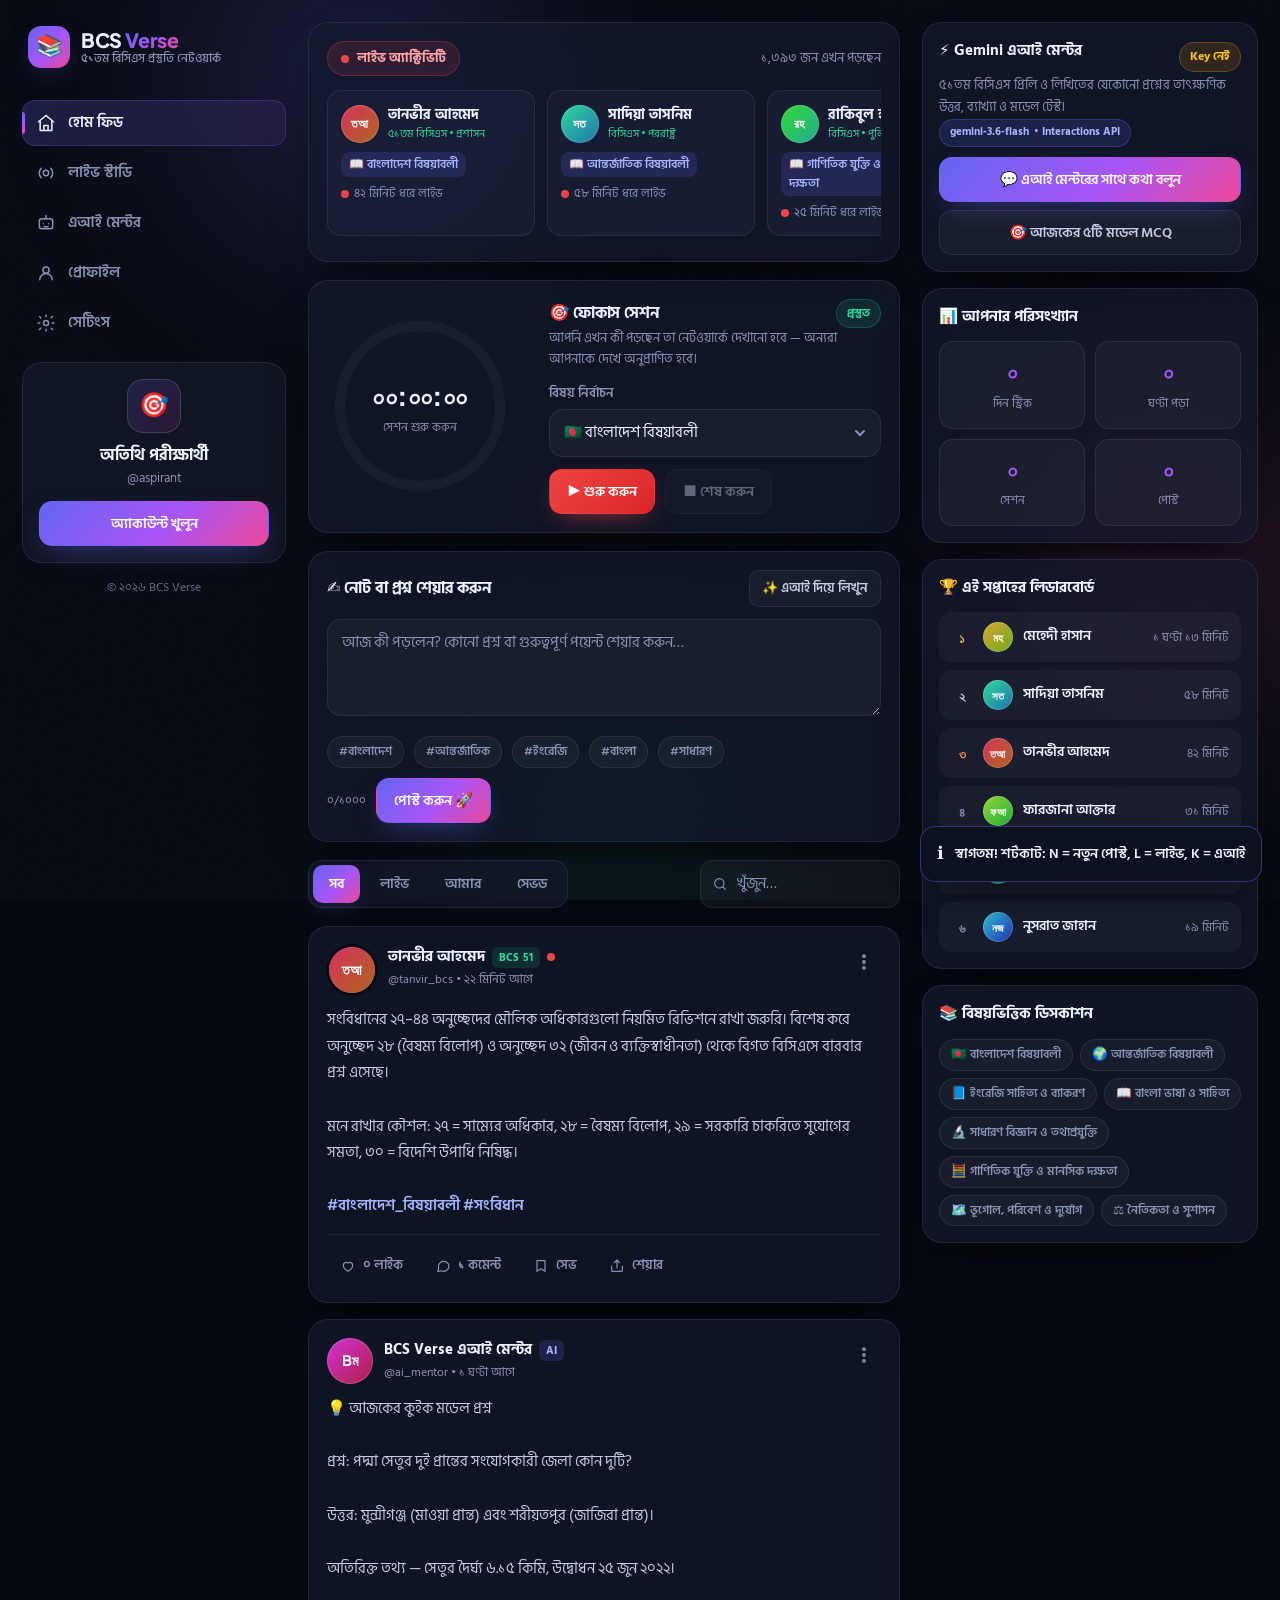
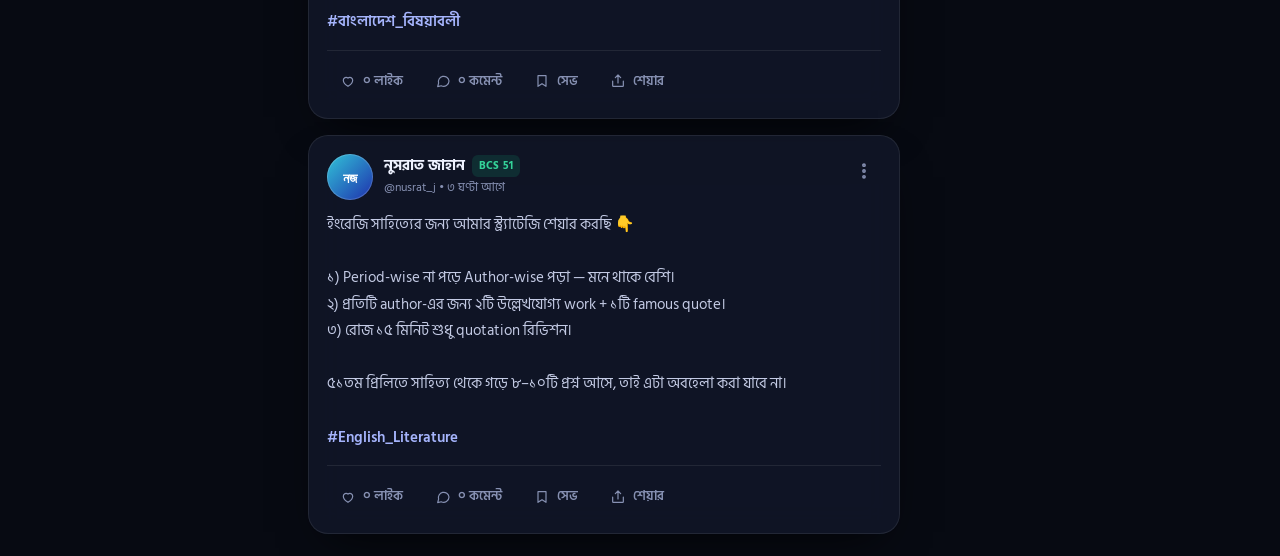
==== index.html @ e60cd450 "Add files via upload" ====
<!DOCTYPE html>
<html lang="bn" data-theme="dark">
<head>
<meta charset="UTF-8" />
<meta name="viewport" content="width=device-width, initial-scale=1, viewport-fit=cover" />
<meta name="theme-color" content="#070a12" />
<meta name="description" content="BCS Verse — ৫১তম বিসিএস প্রস্তুতির লাইভ সোশ্যাল স্টাডি নেটওয়ার্ক। লাইভ স্টাডি সেশন, এআই মেন্টর, নোট শেয়ারিং।" />
<title>BCS Verse — বিসিএস লাইভ স্টাডি নেটওয়ার্ক</title>

<link rel="preconnect" href="https://fonts.googleapis.com">
<link rel="preconnect" href="https://fonts.gstatic.com" crossorigin>
<link href="https://fonts.googleapis.com/css2?family=Hind+Siliguri:wght@400;500;600;700&family=Plus+Jakarta+Sans:wght@400;500;600;700;800&display=swap" rel="stylesheet">
<link rel="stylesheet" href="css/style.css">
<link rel="icon" href="data:image/svg+xml,<svg xmlns='http://www.w3.org/2000/svg' viewBox='0 0 100 100'><text y='.9em' font-size='90'>📚</text></svg>">
</head>
<body>

<!-- ambient background -->
<div class="aurora" aria-hidden="true">
  <span class="blob b1"></span>
  <span class="blob b2"></span>
  <span class="blob b3"></span>
</div>
<div class="grain" aria-hidden="true"></div>

<!-- ================= TOPBAR (mobile) ================= -->
<header class="topbar">
  <div class="brand">
    <span class="brand-mark">📚</span>
    <span class="brand-text"><strong>BCS <em>Verse</em></strong></span>
  </div>
  <div class="topbar-actions">
    <button class="icon-btn" data-action="toggle-theme" title="থিম পরিবর্তন" aria-label="থিম পরিবর্তন">
      <svg viewBox="0 0 24 24" class="ic"><path d="M12 3v2m0 14v2M5.6 5.6l1.4 1.4m10 10 1.4 1.4M3 12h2m14 0h2M5.6 18.4l1.4-1.4m10-10 1.4-1.4"/><circle cx="12" cy="12" r="4"/></svg>
    </button>
    <button class="icon-btn" data-action="open-settings" title="সেটিংস" aria-label="সেটিংস">
      <svg viewBox="0 0 24 24" class="ic"><circle cx="12" cy="12" r="3"/><path d="M19.4 15a1.7 1.7 0 0 0 .3 1.9l.1.1a2 2 0 1 1-2.8 2.8l-.1-.1a1.7 1.7 0 0 0-2.9 1.2V21a2 2 0 1 1-4 0v-.1A1.7 1.7 0 0 0 7 19.4a1.7 1.7 0 0 0-1.9.3l-.1.1a2 2 0 1 1-2.8-2.8l.1-.1a1.7 1.7 0 0 0-1.2-2.9H1a2 2 0 1 1 0-4h.1A1.7 1.7 0 0 0 2.6 7a1.7 1.7 0 0 0-.3-1.9l-.1-.1a2 2 0 1 1 2.8-2.8l.1.1A1.7 1.7 0 0 0 7 2.6h.1A1.7 1.7 0 0 0 8.3 1V1a2 2 0 1 1 4 0v.1A1.7 1.7 0 0 0 15 2.6a1.7 1.7 0 0 0 1.9-.3l.1-.1a2 2 0 1 1 2.8 2.8l-.1.1a1.7 1.7 0 0 0 1.2 2.9h.1a2 2 0 1 1 0 4h-.1a1.7 1.7 0 0 0-1.5 1z" transform="translate(1.5 1.5) scale(0.88)"/></svg>
    </button>
  </div>
</header>

<!-- ================= SHELL ================= -->
<div class="shell">

  <!-- ---------- SIDEBAR ---------- -->
  <aside class="sidebar">
    <div class="brand brand-lg">
      <span class="brand-mark">📚</span>
      <span class="brand-text">
        <strong>BCS <em>Verse</em></strong>
        <small>৫১তম বিসিএস প্রস্তুতি নেটওয়ার্ক</small>
      </span>
    </div>

    <nav class="nav">
      <button class="nav-item is-active" data-action="go-home">
        <svg class="ic" viewBox="0 0 24 24"><path d="M3 10.5 12 3l9 7.5"/><path d="M5 9.8V21h14V9.8"/><path d="M9.5 21v-6h5v6"/></svg>
        <span>হোম ফিড</span>
      </button>
      <button class="nav-item" data-action="open-live">
        <svg class="ic" viewBox="0 0 24 24"><circle cx="12" cy="12" r="3.2"/><path d="M6.3 6.3a8 8 0 0 0 0 11.4M17.7 6.3a8 8 0 0 1 0 11.4"/></svg>
        <span>লাইভ স্টাডি</span>
        <span class="nav-dot" id="navLiveDot"></span>
      </button>
      <button class="nav-item" data-action="open-ai">
        <svg class="ic" viewBox="0 0 24 24"><rect x="4" y="7" width="16" height="12" rx="3"/><path d="M12 3v4M9 13h.01M15 13h.01M9.5 16.5h5"/></svg>
        <span>এআই মেন্টর</span>
      </button>
      <button class="nav-item" data-action="open-profile">
        <svg class="ic" viewBox="0 0 24 24"><circle cx="12" cy="8.5" r="3.7"/><path d="M4.5 20a7.5 7.5 0 0 1 15 0"/></svg>
        <span>প্রোফাইল</span>
      </button>
      <button class="nav-item" data-action="open-settings">
        <svg class="ic" viewBox="0 0 24 24"><circle cx="12" cy="12" r="3"/><path d="M12 2.5v2M12 19.5v2M4.2 4.2l1.5 1.5M18.3 18.3l1.5 1.5M2.5 12h2M19.5 12h2M4.2 19.8l1.5-1.5M18.3 5.7l1.5-1.5"/></svg>
        <span>সেটিংস</span>
      </button>
    </nav>

    <div class="side-card">
      <div class="side-avatar" id="sideAvatar">🎯</div>
      <div class="side-name" id="sideName">অতিথি পরীক্ষার্থী</div>
      <div class="side-handle" id="sideHandle">@aspirant</div>
      <button class="btn btn-grad btn-block" id="sideAuthBtn" data-action="auth">অ্যাকাউন্ট খুলুন</button>
    </div>

    <div class="side-foot">© <span id="year"></span> BCS Verse</div>
  </aside>

  <!-- ---------- MAIN ---------- -->
  <main class="main">

    <!-- LIVE STRIP -->
    <section class="card live-strip">
      <div class="row between">
        <div class="live-pill"><span class="pulse-dot"></span> লাইভ অ্যাক্টিভিটি</div>
        <div class="live-count" id="liveCount">— জন এখন পড়ছেন</div>
      </div>
      <div class="carousel" id="liveStrip"></div>
    </section>

    <!-- FOCUS TIMER -->
    <section class="card focus" id="focusCard">
      <div class="focus-grid">
        <div class="ring-wrap">
          <svg class="ring" viewBox="0 0 200 200">
            <defs>
              <linearGradient id="ringGrad" x1="0" y1="0" x2="1" y2="1">
                <stop offset="0%" stop-color="#6366f1"/>
                <stop offset="55%" stop-color="#a855f7"/>
                <stop offset="100%" stop-color="#ec4899"/>
              </linearGradient>
            </defs>
            <circle class="ring-track" cx="100" cy="100" r="86"/>
            <circle class="ring-progress" id="ringProgress" cx="100" cy="100" r="86"/>
          </svg>
          <div class="ring-label">
            <div class="ring-time" id="focusDisplay">00:00:00</div>
            <div class="ring-sub" id="focusSub">সেশন শুরু করুন</div>
          </div>
        </div>

        <div class="focus-body">
          <div class="row between wrap">
            <h2 class="sec-title">🎯 ফোকাস সেশন</h2>
            <span class="chip chip-green" id="focusStatus">প্রস্তুত</span>
          </div>
          <p class="muted sm">আপনি এখন কী পড়ছেন তা নেটওয়ার্কে দেখানো হবে — অন্যরা আপনাকে দেখে অনুপ্রাণিত হবে।</p>

          <label class="lbl">বিষয় নির্বাচন</label>
          <select id="focusSubject" class="input"></select>

          <div class="row gap wrap" style="margin-top:12px">
            <button class="btn btn-live" id="focusBtn" data-action="focus-toggle">▶ শুরু করুন</button>
            <button class="btn btn-ghost" id="endBtn" data-action="focus-end" disabled>■ শেষ করুন</button>
            <span class="muted sm" id="focusMeta"></span>
          </div>
        </div>
      </div>
    </section>

    <!-- COMPOSER -->
    <section class="card composer">
      <div class="row between">
        <h2 class="sec-title">✍️ নোট বা প্রশ্ন শেয়ার করুন</h2>
        <button class="btn btn-ghost sm" data-action="open-ai">✨ এআই দিয়ে লিখুন</button>
      </div>
      <textarea id="postText" class="input textarea" rows="3" placeholder="আজ কী পড়লেন? কোনো প্রশ্ন বা গুরুত্বপূর্ণ পয়েন্ট শেয়ার করুন…"></textarea>
      <div class="row between wrap gap">
        <div class="row gap wrap" id="quickTags"></div>
        <div class="row gap">
          <span class="counter" id="postCounter">০/১০০০</span>
          <button class="btn btn-grad" data-action="post">পোস্ট করুন 🚀</button>
        </div>
      </div>
    </section>

    <!-- FEED -->
    <section class="feed-head">
      <div class="tabs" id="feedTabs">
        <button class="tab is-active" data-filter="all">সব</button>
        <button class="tab" data-filter="live">লাইভ</button>
        <button class="tab" data-filter="mine">আমার</button>
        <button class="tab" data-filter="saved">সেভড</button>
      </div>
      <div class="search-wrap">
        <svg class="ic sm" viewBox="0 0 24 24"><circle cx="11" cy="11" r="7"/><path d="m20 20-3.5-3.5"/></svg>
        <input id="feedSearch" class="input search" type="search" placeholder="খুঁজুন…" />
      </div>
    </section>

    <div id="feed" class="feed"></div>
  </main>

  <!-- ---------- RIGHT RAIL ---------- -->
  <aside class="rail">

    <section class="card widget">
      <div class="row between">
        <h3 class="w-title">⚡ Gemini এআই মেন্টর</h3>
        <span class="chip chip-green" id="aiStatusChip">যাচাই হচ্ছে…</span>
      </div>
      <p class="muted sm">৫১তম বিসিএস প্রিলি ও লিখিতের যেকোনো প্রশ্নের তাৎক্ষণিক উত্তর, ব্যাখ্যা ও মডেল টেস্ট।</p>
      <div class="chip chip-indigo" style="margin-bottom:10px;font-size:.7rem">
        <span id="modelBadge">gemini-3.6-flash</span> • Interactions API
      </div>
      <button class="btn btn-grad btn-block" data-action="open-ai">💬 এআই মেন্টরের সাথে কথা বলুন</button>
      <button class="btn btn-ghost btn-block" style="margin-top:8px" data-action="ai-mcq">🎯 আজকের ৫টি মডেল MCQ</button>
    </section>

    <section class="card widget">
      <h3 class="w-title">📊 আপনার পরিসংখ্যান</h3>
      <div class="stat-grid">
        <div class="stat"><b id="statStreak">০</b><span>দিন স্ট্রিক</span></div>
        <div class="stat"><b id="statHours">০</b><span>ঘণ্টা পড়া</span></div>
        <div class="stat"><b id="statSessions">০</b><span>সেশন</span></div>
        <div class="stat"><b id="statPosts">০</b><span>পোস্ট</span></div>
      </div>
    </section>

    <section class="card widget">
      <h3 class="w-title">🏆 এই সপ্তাহের লিডারবোর্ড</h3>
      <div id="leaderboard" class="leaderboard"></div>
    </section>

    <section class="card widget">
      <h3 class="w-title">📚 বিষয়ভিত্তিক ডিসকাশন</h3>
      <div id="topicList" class="topics"></div>
    </section>

  </aside>
</div>

<!-- ================= MOBILE TABBAR ================= -->
<nav class="tabbar">
  <button class="tab-item is-active" data-action="go-home">
    <svg class="ic" viewBox="0 0 24 24"><path d="M3 10.5 12 3l9 7.5"/><path d="M5 9.8V21h14V9.8"/></svg><span>হোম</span>
  </button>
  <button class="tab-item" data-action="open-live">
    <svg class="ic" viewBox="0 0 24 24"><circle cx="12" cy="12" r="3.2"/><path d="M6.3 6.3a8 8 0 0 0 0 11.4M17.7 6.3a8 8 0 0 1 0 11.4"/></svg><span>লাইভ</span>
  </button>
  <button class="tab-item tab-fab" data-action="post">
    <svg class="ic" viewBox="0 0 24 24"><path d="M12 5v14M5 12h14"/></svg>
  </button>
  <button class="tab-item" data-action="open-ai">
    <svg class="ic" viewBox="0 0 24 24"><rect x="4" y="7" width="16" height="12" rx="3"/><path d="M12 3v4M9 13h.01M15 13h.01M9.5 16.5h5"/></svg><span>এআই</span>
  </button>
  <button class="tab-item" data-action="open-profile">
    <svg class="ic" viewBox="0 0 24 24"><circle cx="12" cy="8.5" r="3.7"/><path d="M4.5 20a7.5 7.5 0 0 1 15 0"/></svg><span>প্রোফাইল</span>
  </button>
</nav>

<!-- ================= MODAL + TOAST ROOTS ================= -->
<div class="modal-root" id="modalRoot" aria-hidden="true"></div>
<div class="toasts" id="toasts" role="status" aria-live="polite"></div>

<script src="js/config.js"></script>
<script src="js/store.js"></script>
<script src="js/ai.js"></script>
<script src="js/ui.js"></script>
<script src="js/app.js"></script>
</body>
</html>
---- css/style.css ----
/* ============================================================
   BCS Verse — Core Stylesheet
   Design system: deep-space glass, indigo→violet→pink accent
   ============================================================ */

/* ---------- Tokens ---------- */
:root{
  --bg:#070a12;
  --bg-elev:#0c1120;
  --surface:rgba(20,26,44,.72);
  --surface-2:rgba(28,35,58,.62);
  --surface-3:rgba(255,255,255,.04);
  --border:rgba(255,255,255,.08);
  --border-2:rgba(255,255,255,.14);
  --text:#eef2ff;
  --text-2:#c3cae4;
  --muted:#8791b3;
  --brand:#6366f1;
  --brand-2:#a855f7;
  --pink:#ec4899;
  --green:#10b981;
  --red:#ef4444;
  --amber:#f59e0b;
  --grad:linear-gradient(135deg,#6366f1 0%,#a855f7 55%,#ec4899 100%);
  --grad-soft:linear-gradient(135deg,rgba(99,102,241,.18),rgba(168,85,247,.14),rgba(236,72,153,.12));
  --r-lg:20px;
  --r-md:14px;
  --r-sm:10px;
  --sh:0 20px 45px -22px rgba(0,0,0,.9);
  --sh-glow:0 10px 30px -12px rgba(99,102,241,.6);
  --ease:cubic-bezier(.22,.8,.28,1);
}

[data-theme="light"]{
  --bg:#f4f6fc;
  --bg-elev:#ffffff;
  --surface:rgba(255,255,255,.86);
  --surface-2:rgba(255,255,255,.72);
  --surface-3:rgba(15,23,42,.04);
  --border:rgba(15,23,42,.09);
  --border-2:rgba(15,23,42,.16);
  --text:#0d1424;
  --text-2:#2b3550;
  --muted:#66708c;
  --sh:0 16px 40px -24px rgba(15,23,42,.35);
  --sh-glow:0 10px 26px -14px rgba(99,102,241,.5);
}

/* ---------- Reset ---------- */
*,*::before,*::after{box-sizing:border-box}
*{margin:0;padding:0}
html{-webkit-text-size-adjust:100%;scroll-behavior:smooth}
body{
  font-family:'Hind Siliguri','Plus Jakarta Sans',system-ui,-apple-system,sans-serif;
  background:var(--bg);
  color:var(--text);
  min-height:100vh;
  overflow-x:hidden;
  line-height:1.6;
  -webkit-font-smoothing:antialiased;
  transition:background .35s var(--ease),color .35s var(--ease);
}
button,input,select,textarea{font:inherit;color:inherit}
button{background:none;border:0;cursor:pointer}
a{color:inherit;text-decoration:none}
svg.ic{width:20px;height:20px;fill:none;stroke:currentColor;stroke-width:1.8;stroke-linecap:round;stroke-linejoin:round;flex:none}
svg.ic.sm{width:16px;height:16px}
img{max-width:100%;display:block}

::-webkit-scrollbar{width:10px;height:10px}
::-webkit-scrollbar-track{background:transparent}
::-webkit-scrollbar-thumb{background:rgba(140,150,190,.25);border-radius:99px;border:3px solid transparent;background-clip:content-box}
::-webkit-scrollbar-thumb:hover{background:rgba(140,150,190,.45);background-clip:content-box}

::selection{background:rgba(168,85,247,.35)}

/* ---------- Ambient background ---------- */
.aurora{position:fixed;inset:0;overflow:hidden;z-index:0;pointer-events:none}
.blob{position:absolute;border-radius:50%;filter:blur(90px);opacity:.5;will-change:transform}
.b1{width:520px;height:520px;background:radial-gradient(circle,rgba(99,102,241,.55),transparent 68%);top:-180px;left:8%;animation:float1 22s ease-in-out infinite}
.b2{width:460px;height:460px;background:radial-gradient(circle,rgba(236,72,153,.42),transparent 68%);top:38%;right:-120px;animation:float2 26s ease-in-out infinite}
.b3{width:420px;height:420px;background:radial-gradient(circle,rgba(16,185,129,.30),transparent 68%);bottom:-150px;left:32%;animation:float3 30s ease-in-out infinite}
[data-theme="light"] .blob{opacity:.35}
@keyframes float1{0%,100%{transform:translate(0,0) scale(1)}50%{transform:translate(70px,60px) scale(1.12)}}
@keyframes float2{0%,100%{transform:translate(0,0) scale(1)}50%{transform:translate(-80px,50px) scale(1.08)}}
@keyframes float3{0%,100%{transform:translate(0,0) scale(1)}50%{transform:translate(50px,-70px) scale(1.15)}}

.grain{
  position:fixed;inset:0;z-index:0;pointer-events:none;opacity:.035;
  background-image:url("data:image/svg+xml,%3Csvg xmlns='http://www.w3.org/2000/svg' width='140' height='140'%3E%3Cfilter id='n'%3E%3CfeTurbulence type='fractalNoise' baseFrequency='.85' numOctaves='3'/%3E%3C/filter%3E%3Crect width='100%25' height='100%25' filter='url(%23n)'/%3E%3C/svg%3E");
}

/* ---------- Layout ---------- */
.shell{
  position:relative;z-index:1;
  max-width:1360px;margin:0 auto;
  display:grid;grid-template-columns:264px minmax(0,1fr) 336px;
  gap:22px;padding:22px;
  align-items:start;
}
.sidebar{position:sticky;top:22px;display:flex;flex-direction:column;gap:16px}
.main{display:flex;flex-direction:column;gap:18px;min-width:0}
.rail{position:sticky;top:22px;display:flex;flex-direction:column;gap:16px}

@media (max-width:1180px){
  .shell{grid-template-columns:236px minmax(0,1fr)}
  .rail{display:none}
}
@media (max-width:900px){
  .shell{grid-template-columns:1fr;padding:14px;padding-bottom:104px;gap:14px}
  .sidebar{display:none}
  .main{max-width:100%}
}

/* ---------- Topbar ---------- */
.topbar{
  display:none;position:sticky;top:0;z-index:60;
  align-items:center;justify-content:space-between;
  padding:12px 16px;
  background:color-mix(in srgb,var(--bg) 78%,transparent);
  backdrop-filter:blur(16px) saturate(160%);
  -webkit-backdrop-filter:blur(16px) saturate(160%);
  border-bottom:1px solid var(--border);
}
@media (max-width:900px){.topbar{display:flex}}
.topbar-actions{display:flex;gap:8px}
.icon-btn{
  width:40px;height:40px;display:grid;place-items:center;
  border-radius:12px;color:var(--text-2);
  background:var(--surface-3);border:1px solid var(--border);
  transition:.2s var(--ease);
}
.icon-btn:hover{color:var(--text);background:var(--surface-2);transform:translateY(-1px)}

/* ---------- Brand ---------- */
.brand{display:flex;align-items:center;gap:11px;padding:4px 6px 10px;cursor:pointer}
.brand-mark{
  width:42px;height:42px;flex:none;display:grid;place-items:center;
  font-size:1.35rem;border-radius:13px;
  background:var(--grad);box-shadow:var(--sh-glow);
}
.brand-text{display:flex;flex-direction:column;line-height:1.2}
.brand-text strong{font-family:'Plus Jakarta Sans',sans-serif;font-size:1.24rem;font-weight:800;letter-spacing:-.02em}
.brand-text em{font-style:normal;background:var(--grad);-webkit-background-clip:text;background-clip:text;-webkit-text-fill-color:transparent}
.brand-text small{font-size:.72rem;color:var(--muted);font-weight:500}
.brand-lg{margin-bottom:6px}

/* ---------- Nav ---------- */
.nav{display:flex;flex-direction:column;gap:4px}
.nav-item{
  position:relative;display:flex;align-items:center;gap:12px;
  padding:11px 14px;border-radius:13px;
  color:var(--muted);font-weight:600;font-size:.94rem;
  transition:.22s var(--ease);text-align:left;
}
.nav-item:hover{background:var(--surface-3);color:var(--text);transform:translateX(2px)}
.nav-item.is-active{
  color:var(--text);
  background:linear-gradient(90deg,rgba(99,102,241,.22),rgba(168,85,247,.10));
  box-shadow:inset 0 0 0 1px rgba(99,102,241,.28);
}
.nav-item.is-active::before{
  content:"";position:absolute;left:0;top:50%;transform:translateY(-50%);
  width:3px;height:22px;border-radius:0 4px 4px 0;background:var(--grad);
}
.nav-dot{
  margin-left:auto;width:8px;height:8px;border-radius:50%;
  background:var(--red);box-shadow:0 0 0 0 rgba(239,68,68,.6);
  opacity:0;transition:.25s;animation:pulse 2s infinite;
}
.nav-dot.on{opacity:1}

/* ---------- Side card ---------- */
.side-card{
  margin-top:auto;padding:16px;text-align:center;
  border-radius:var(--r-lg);border:1px solid var(--border);
  background:var(--surface);backdrop-filter:blur(14px);
  -webkit-backdrop-filter:blur(14px);
}
.side-avatar{
  width:54px;height:54px;margin:0 auto 10px;border-radius:16px;
  display:grid;place-items:center;font-size:1.5rem;color:#fff;font-weight:700;
  background:var(--grad-soft);border:1px solid var(--border-2);
}
.side-name{font-weight:700;font-size:.98rem}
.side-handle{font-size:.8rem;color:var(--muted);margin-bottom:12px}
.side-foot{font-size:.72rem;color:var(--muted);text-align:center;opacity:.7}

/* ---------- Cards ---------- */
.card{
  border-radius:var(--r-lg);
  border:1px solid var(--border);
  background:var(--surface);
  backdrop-filter:blur(16px) saturate(150%);
  -webkit-backdrop-filter:blur(16px) saturate(150%);
  padding:18px;
  box-shadow:var(--sh);
  transition:border-color .25s var(--ease),transform .25s var(--ease);
}
.card:hover{border-color:var(--border-2)}

.sec-title{font-size:1.02rem;font-weight:700;letter-spacing:-.01em}
.w-title{font-size:.95rem;font-weight:700;margin-bottom:12px}
.muted{color:var(--muted)}
.sm{font-size:.83rem}
.lbl{display:block;font-size:.8rem;color:var(--muted);font-weight:600;margin:12px 0 6px}

/* ---------- Utility rows ---------- */
.row{display:flex;align-items:center}
.row.gap{gap:10px}
.row.wrap{flex-wrap:wrap}
.row.between{justify-content:space-between}
.row.between.wrap{flex-wrap:wrap}

/* ---------- Buttons ---------- */
.btn{
  display:inline-flex;align-items:center;justify-content:center;gap:8px;
  padding:10px 17px;border-radius:13px;font-weight:600;font-size:.9rem;
  transition:.22s var(--ease);white-space:nowrap;border:1px solid transparent;
  position:relative;overflow:hidden;
}
.btn:active{transform:scale(.97)}
.btn:disabled{opacity:.45;cursor:not-allowed;transform:none!important}
.btn.sm{padding:7px 12px;font-size:.82rem;border-radius:10px}
.btn-block{width:100%}

.btn-grad{background:var(--grad);color:#fff;box-shadow:var(--sh-glow)}
.btn-grad:hover:not(:disabled){transform:translateY(-2px);box-shadow:0 14px 34px -12px rgba(139,92,246,.75)}

.btn-live{background:linear-gradient(135deg,#ef4444,#dc2626);color:#fff;box-shadow:0 8px 26px -12px rgba(239,68,68,.85)}
.btn-live:hover:not(:disabled){transform:translateY(-2px)}
.btn-live.pulsing{animation:pulseGlow 2.2s infinite}

.btn-ghost{background:var(--surface-3);color:var(--text-2);border-color:var(--border)}
.btn-ghost:hover:not(:disabled){background:var(--surface-2);color:var(--text);border-color:var(--border-2)}

@keyframes pulseGlow{
  0%{box-shadow:0 0 0 0 rgba(239,68,68,.55)}
  70%{box-shadow:0 0 0 14px rgba(239,68,68,0)}
  100%{box-shadow:0 0 0 0 rgba(239,68,68,0)}
}
@keyframes pulse{0%,100%{opacity:1}50%{opacity:.35}}
.pulse-dot{width:8px;height:8px;border-radius:50%;background:var(--red);animation:pulse 1.3s infinite;flex:none}

/* ---------- Chips ---------- */
.chip{
  display:inline-flex;align-items:center;gap:5px;
  font-size:.76rem;font-weight:700;padding:4px 10px;border-radius:99px;
  background:var(--surface-3);border:1px solid var(--border);color:var(--text-2);
}
.chip-green{background:rgba(16,185,129,.14);color:#34d399;border-color:rgba(16,185,129,.28)}
.chip-red{background:rgba(239,68,68,.14);color:#f87171;border-color:rgba(239,68,68,.28)}
.chip-indigo{background:rgba(99,102,241,.16);color:#a5b4fc;border-color:rgba(99,102,241,.3)}
.chip-amber{background:rgba(245,158,11,.14);color:#fbbf24;border-color:rgba(245,158,11,.28)}

/* ---------- Live strip ---------- */
.live-pill{
  display:inline-flex;align-items:center;gap:8px;
  font-size:.82rem;font-weight:700;padding:6px 13px;border-radius:99px;
  background:rgba(239,68,68,.13);color:#fca5a5;
  border:1px solid rgba(239,68,68,.3);
}
.live-count{font-size:.82rem;color:var(--muted)}
.carousel{
  display:flex;gap:12px;overflow-x:auto;padding:14px 2px 6px;
  scroll-snap-type:x mandatory;scrollbar-width:none;
}
.carousel::-webkit-scrollbar{display:none}
.live-card{
  flex:0 0 208px;scroll-snap-align:start;
  padding:13px;border-radius:var(--r-md);
  background:var(--surface-2);border:1px solid var(--border);
  display:flex;flex-direction:column;gap:8px;
  transition:.25s var(--ease);animation:fadeUp .4s var(--ease) both;
}
.live-card:hover{transform:translateY(-3px);border-color:rgba(99,102,241,.42)}
.live-card .lc-top{display:flex;align-items:center;gap:9px;min-width:0}
.lc-name{font-weight:700;font-size:.86rem;white-space:nowrap;overflow:hidden;text-overflow:ellipsis}
.lc-target{font-size:.7rem;color:#34d399;white-space:nowrap;overflow:hidden;text-overflow:ellipsis}
.lc-subject{
  font-size:.75rem;padding:3px 8px;border-radius:8px;align-self:flex-start;
  background:rgba(99,102,241,.18);color:#a5b4fc;font-weight:600;
}
.lc-time{font-size:.72rem;color:var(--muted);display:flex;align-items:center;gap:5px}

/* ---------- Avatars ---------- */
.av{
  border-radius:50%;display:grid;place-items:center;flex:none;
  font-weight:700;color:#fff;font-family:'Plus Jakarta Sans',sans-serif;
  letter-spacing:.02em;user-select:none;
  box-shadow:inset 0 0 0 1px rgba(255,255,255,.18);
}
.av-xs{width:30px;height:30px;font-size:.68rem}
.av-sm{width:38px;height:38px;font-size:.78rem}
.av-md{width:46px;height:46px;font-size:.9rem}
.av-lg{width:72px;height:72px;font-size:1.5rem;border-radius:22px}
.av-ring{padding:2px;background:var(--grad);border-radius:50%}
.av-ring .av{box-shadow:0 0 0 3px var(--bg)}

/* ---------- Focus / timer ---------- */
.focus-grid{display:grid;grid-template-columns:200px minmax(0,1fr);gap:22px;align-items:center}
@media (max-width:720px){.focus-grid{grid-template-columns:1fr;justify-items:center;text-align:center}
  .focus-body{width:100%;text-align:left}}
.ring-wrap{position:relative;width:186px;height:186px;flex:none}
.ring{width:100%;height:100%;transform:rotate(-90deg)}
.ring-track{fill:none;stroke:var(--surface-3);stroke-width:11}
[data-theme="light"] .ring-track{stroke:rgba(15,23,42,.07)}
.ring-progress{
  fill:none;stroke:url(#ringGrad);stroke-width:11;stroke-linecap:round;
  stroke-dasharray:540.35;stroke-dashoffset:540.35;
  transition:stroke-dashoffset .6s var(--ease);
  filter:drop-shadow(0 0 10px rgba(139,92,246,.55));
}
.ring-label{position:absolute;inset:0;display:grid;place-content:center;text-align:center}
.ring-time{
  font-family:'Plus Jakarta Sans',monospace;font-size:1.62rem;font-weight:800;
  letter-spacing:-.02em;font-variant-numeric:tabular-nums;
}
.ring-sub{font-size:.72rem;color:var(--muted);margin-top:2px}

/* ---------- Inputs ---------- */
.input{
  width:100%;padding:11px 14px;border-radius:var(--r-md);
  background:var(--surface-3);border:1px solid var(--border);
  color:var(--text);outline:none;font-size:.92rem;
  transition:.2s var(--ease);
}
.input::placeholder{color:var(--muted)}
.input:focus{border-color:var(--brand);box-shadow:0 0 0 3px rgba(99,102,241,.18);background:var(--surface-2)}
.textarea{resize:vertical;min-height:88px;line-height:1.65;margin:12px 0}
select.input{
  appearance:none;cursor:pointer;
  background-image:url("data:image/svg+xml,%3Csvg xmlns='http://www.w3.org/2000/svg' width='16' height='16' fill='none' stroke='%238791b3' stroke-width='2' stroke-linecap='round'%3E%3Cpath d='m4 6 4 4 4-4'/%3E%3C/svg%3E");
  background-repeat:no-repeat;background-position:right 12px center;padding-right:36px;
}
select.input option{background:var(--bg-elev);color:var(--text)}
.counter{font-size:.76rem;color:var(--muted);font-variant-numeric:tabular-nums}

/* ---------- Tags ---------- */
.tag{
  font-size:.78rem;padding:5px 11px;border-radius:99px;cursor:pointer;
  background:var(--surface-3);border:1px solid var(--border);color:var(--muted);
  transition:.2s var(--ease);font-weight:600;
}
.tag:hover{background:rgba(99,102,241,.2);color:#c7d2fe;border-color:rgba(99,102,241,.35)}

/* ---------- Feed head ---------- */
.feed-head{display:flex;justify-content:space-between;align-items:center;gap:12px;flex-wrap:wrap}
.tabs{display:flex;gap:4px;padding:4px;border-radius:14px;background:var(--surface);border:1px solid var(--border);backdrop-filter:blur(12px)}
.tab{
  padding:8px 16px;border-radius:10px;font-size:.86rem;font-weight:600;
  color:var(--muted);transition:.2s var(--ease);
}
.tab:hover{color:var(--text)}
.tab.is-active{background:var(--grad);color:#fff;box-shadow:var(--sh-glow)}
.search-wrap{position:relative;display:flex;align-items:center}
.search-wrap .ic{position:absolute;left:12px;color:var(--muted);pointer-events:none}
.search{padding-left:36px;width:200px;border-radius:12px}

/* ---------- Post ---------- */
.feed{display:flex;flex-direction:column;gap:16px}
.post{padding:18px;animation:fadeUp .45s var(--ease) both}
@keyframes fadeUp{from{opacity:0;transform:translateY(14px)}to{opacity:1;transform:none}}
.post-head{display:flex;justify-content:space-between;gap:12px;margin-bottom:12px}
.post-author{display:flex;gap:11px;min-width:0}
.pa-name{display:flex;align-items:center;gap:7px;font-weight:700;font-size:.95rem;flex-wrap:wrap}
.pa-meta{font-size:.76rem;color:var(--muted)}
.badge{
  font-size:.68rem;font-weight:700;padding:2px 7px;border-radius:6px;
  background:rgba(16,185,129,.15);color:#34d399;letter-spacing:.02em;
}
.badge.bot{background:rgba(99,102,241,.18);color:#a5b4fc}
.post-body{font-size:.95rem;line-height:1.75;color:var(--text-2);word-break:break-word;white-space:pre-wrap}
.post-body .hash{color:#a5b4fc;font-weight:600;cursor:pointer}
.post-body .hash:hover{text-decoration:underline}
.post-body .men{color:#f0abfc;font-weight:600}
.post-actions{
  display:flex;gap:6px;margin-top:14px;padding-top:12px;
  border-top:1px solid var(--border);flex-wrap:wrap;
}
.act{
  display:inline-flex;align-items:center;gap:7px;
  padding:8px 13px;border-radius:11px;font-size:.83rem;font-weight:600;
  color:var(--muted);transition:.2s var(--ease);
}
.act:hover{background:var(--surface-3);color:var(--text)}
.act.liked{color:#fb7185;background:rgba(244,63,94,.12)}
.act.saved{color:#fbbf24;background:rgba(245,158,11,.12)}
.act.danger:hover{color:#f87171;background:rgba(239,68,68,.12)}
.post-menu{
  width:34px;height:34px;border-radius:10px;display:grid;place-items:center;
  color:var(--muted);transition:.2s;
}
.post-menu:hover{background:var(--surface-3);color:var(--text)}

/* ---------- Comments ---------- */
.comments{margin-top:12px;padding-top:12px;border-top:1px solid var(--border);display:none;flex-direction:column;gap:10px}
.comments.open{display:flex;animation:fadeUp .3s var(--ease)}
.cmt{display:flex;gap:10px}
.cmt-bubble{
  background:var(--surface-3);border:1px solid var(--border);
  border-radius:12px;padding:9px 13px;flex:1;min-width:0;
}
.cmt-name{font-weight:700;font-size:.82rem}
.cmt-text{font-size:.87rem;color:var(--text-2);word-break:break-word}
.cmt-form{display:flex;gap:8px;align-items:center}
.cmt-form .input{border-radius:99px;padding:9px 16px}

/* ---------- Widgets ---------- */
.widget{padding:16px}
.stat-grid{display:grid;grid-template-columns:1fr 1fr;gap:10px}
.stat{
  padding:12px;border-radius:var(--r-md);text-align:center;
  background:var(--surface-3);border:1px solid var(--border);
}
.stat b{
  display:block;font-family:'Plus Jakarta Sans',sans-serif;
  font-size:1.4rem;font-weight:800;letter-spacing:-.02em;
  background:var(--grad);-webkit-background-clip:text;background-clip:text;-webkit-text-fill-color:transparent;
}
.stat span{font-size:.72rem;color:var(--muted)}

.leaderboard{display:flex;flex-direction:column;gap:8px}
.lb-row{
  display:flex;align-items:center;gap:10px;padding:9px 11px;
  border-radius:12px;background:var(--surface-3);border:1px solid transparent;
  transition:.2s var(--ease);
}
.lb-row:hover{border-color:var(--border-2);transform:translateX(2px)}
.lb-row.me{background:linear-gradient(90deg,rgba(99,102,241,.2),transparent);border-color:rgba(99,102,241,.3)}
.lb-rank{font-family:'Plus Jakarta Sans',sans-serif;font-weight:800;font-size:.82rem;width:22px;color:var(--muted);text-align:center}
.lb-rank.g1{color:#fbbf24}.lb-rank.g2{color:#cbd5e1}.lb-rank.g3{color:#fb923c}
.lb-name{flex:1;font-size:.85rem;font-weight:600;white-space:nowrap;overflow:hidden;text-overflow:ellipsis}
.lb-time{font-size:.75rem;color:var(--muted);font-variant-numeric:tabular-nums}

.topics{display:flex;flex-wrap:wrap;gap:7px}

/* ---------- Empty state ---------- */
.empty{
  text-align:center;padding:52px 20px;color:var(--muted);
  border:1px dashed var(--border-2);border-radius:var(--r-lg);
}
.empty .em-ico{font-size:2.6rem;margin-bottom:10px;opacity:.7}
.empty h3{font-size:1rem;color:var(--text-2);margin-bottom:5px}
.empty p{font-size:.85rem}

/* ---------- Skeleton ---------- */
.sk{border-radius:12px;background:linear-gradient(90deg,var(--surface-3) 25%,var(--surface-2) 50%,var(--surface-3) 75%);background-size:200% 100%;animation:shimmer 1.4s infinite}
@keyframes shimmer{0%{background-position:200% 0}100%{background-position:-200% 0}}

/* ---------- Modal ---------- */
.modal-root{position:fixed;inset:0;z-index:200;display:none}
.modal-root.open{display:block}
.modal-backdrop{
  position:absolute;inset:0;background:rgba(4,7,14,.72);
  backdrop-filter:blur(8px);-webkit-backdrop-filter:blur(8px);
  animation:fadeIn .22s var(--ease);
}
@keyframes fadeIn{from{opacity:0}to{opacity:1}}
.modal{
  position:absolute;left:50%;top:50%;transform:translate(-50%,-50%);
  width:min(94vw,560px);max-height:88vh;display:flex;flex-direction:column;
  border-radius:22px;border:1px solid var(--border-2);
  background:var(--bg-elev);
  box-shadow:0 40px 90px -30px rgba(0,0,0,.95);
  animation:popIn .28s var(--ease);overflow:hidden;
}
@keyframes popIn{from{opacity:0;transform:translate(-50%,-46%) scale(.96)}to{opacity:1;transform:translate(-50%,-50%) scale(1)}}
.modal-head{
  display:flex;align-items:center;justify-content:space-between;gap:12px;
  padding:18px 20px;border-bottom:1px solid var(--border);flex:none;
}
.modal-head h3{font-size:1.06rem;font-weight:700}
.modal-body{padding:20px;overflow-y:auto;flex:1;min-height:0}
.modal-foot{padding:16px 20px;border-top:1px solid var(--border);display:flex;justify-content:flex-end;gap:10px;flex:none;flex-wrap:wrap}
.x-btn{width:34px;height:34px;border-radius:10px;display:grid;place-items:center;color:var(--muted);transition:.2s}
.x-btn:hover{background:var(--surface-3);color:var(--text)}

/* ---------- AI chat ---------- */
.chat{display:flex;flex-direction:column;gap:14px;min-height:220px}
.msg{display:flex;gap:10px;animation:fadeUp .3s var(--ease)}
.msg.user{flex-direction:row-reverse}
.bubble{
  max-width:82%;padding:11px 15px;border-radius:16px;font-size:.9rem;line-height:1.7;
  white-space:pre-wrap;word-break:break-word;
}
.msg.ai .bubble{background:var(--surface-2);border:1px solid var(--border);border-bottom-left-radius:5px}
.msg.user .bubble{background:var(--grad);color:#fff;border-bottom-right-radius:5px}
.typing{display:flex;gap:4px;padding:14px 16px}
.typing i{width:7px;height:7px;border-radius:50%;background:var(--muted);animation:bounce 1.2s infinite}
.typing i:nth-child(2){animation-delay:.15s}
.typing i:nth-child(3){animation-delay:.3s}
@keyframes bounce{0%,60%,100%{transform:translateY(0);opacity:.4}30%{transform:translateY(-6px);opacity:1}}
.chat-input-row{display:flex;gap:9px;margin-top:16px;align-items:flex-end}
.chat-input-row .input{flex:1;border-radius:14px}
.chip-row{display:flex;gap:7px;flex-wrap:wrap;margin-bottom:14px}

/* ---------- Toasts ---------- */
.toasts{position:fixed;right:18px;bottom:18px;z-index:300;display:flex;flex-direction:column;gap:10px;max-width:min(92vw,360px)}
@media (max-width:900px){.toasts{bottom:96px;right:12px;left:12px;max-width:none}}
.toast{
  display:flex;align-items:center;gap:11px;padding:13px 16px;border-radius:15px;
  background:var(--bg-elev);border:1px solid var(--border-2);
  box-shadow:0 20px 40px -18px rgba(0,0,0,.85);
  font-size:.88rem;font-weight:600;
  animation:slideIn .32s var(--ease);
}
.toast.out{animation:slideOut .28s var(--ease) forwards}
.toast .t-ico{font-size:1.1rem;flex:none}
.toast.ok{border-color:rgba(16,185,129,.45)}
.toast.err{border-color:rgba(239,68,68,.45)}
.toast.info{border-color:rgba(99,102,241,.45)}
@keyframes slideIn{from{opacity:0;transform:translateX(30px)}to{opacity:1;transform:none}}
@keyframes slideOut{to{opacity:0;transform:translateX(30px)}}

/* ---------- Tabbar (mobile) ---------- */
.tabbar{
  display:none;position:fixed;bottom:0;left:0;right:0;z-index:120;
  padding:8px 10px calc(8px + env(safe-area-inset-bottom));
  background:color-mix(in srgb,var(--bg) 82%,transparent);
  backdrop-filter:blur(20px) saturate(170%);
  -webkit-backdrop-filter:blur(20px) saturate(170%);
  border-top:1px solid var(--border);
  justify-content:space-around;align-items:center;
}
@media (max-width:900px){.tabbar{display:flex}}
.tab-item{
  display:flex;flex-direction:column;align-items:center;gap:3px;
  color:var(--muted);font-size:.68rem;font-weight:600;
  padding:6px 10px;border-radius:12px;transition:.2s var(--ease);flex:1;
}
.tab-item.is-active{color:var(--text)}
.tab-item.is-active .ic{color:#a5b4fc}
.tab-fab{
  flex:0 0 auto;width:54px;height:54px;margin-top:-24px;border-radius:18px;
  background:var(--grad);color:#fff!important;box-shadow:0 12px 28px -10px rgba(139,92,246,.85);
  display:grid;place-items:center;padding:0;
}
.tab-fab:active{transform:scale(.94)}
.tab-fab .ic{width:24px;height:24px;stroke-width:2.4}

/* ---------- Misc ---------- */
.hidden{display:none!important}
.spin{animation:spin 1s linear infinite}
@keyframes spin{to{transform:rotate(360deg)}}
.divider{height:1px;background:var(--border);margin:14px 0}
kbd{
  font-family:'Plus Jakarta Sans',monospace;font-size:.7rem;padding:2px 6px;
  border-radius:6px;background:var(--surface-3);border:1px solid var(--border);
}
@media (prefers-reduced-motion:reduce){
  *,*::before,*::after{animation-duration:.01ms!important;transition-duration:.01ms!important}
}
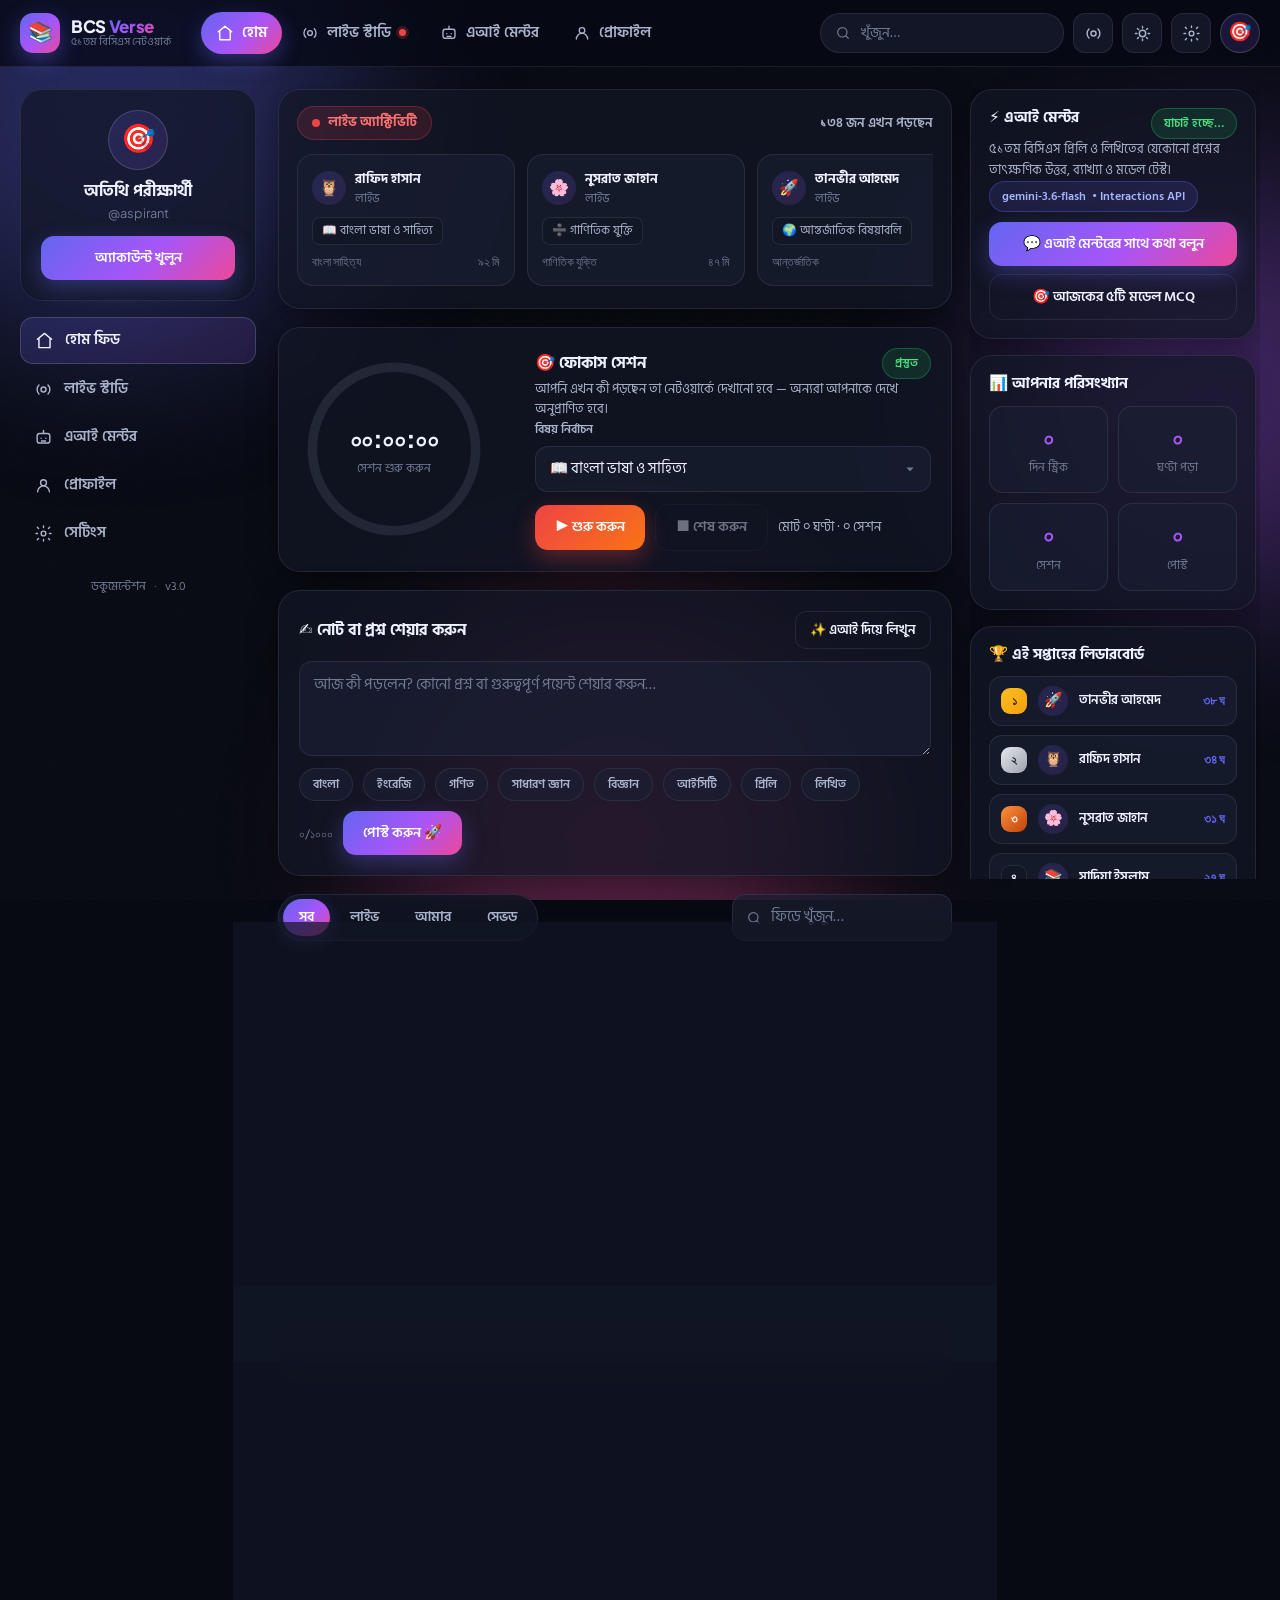
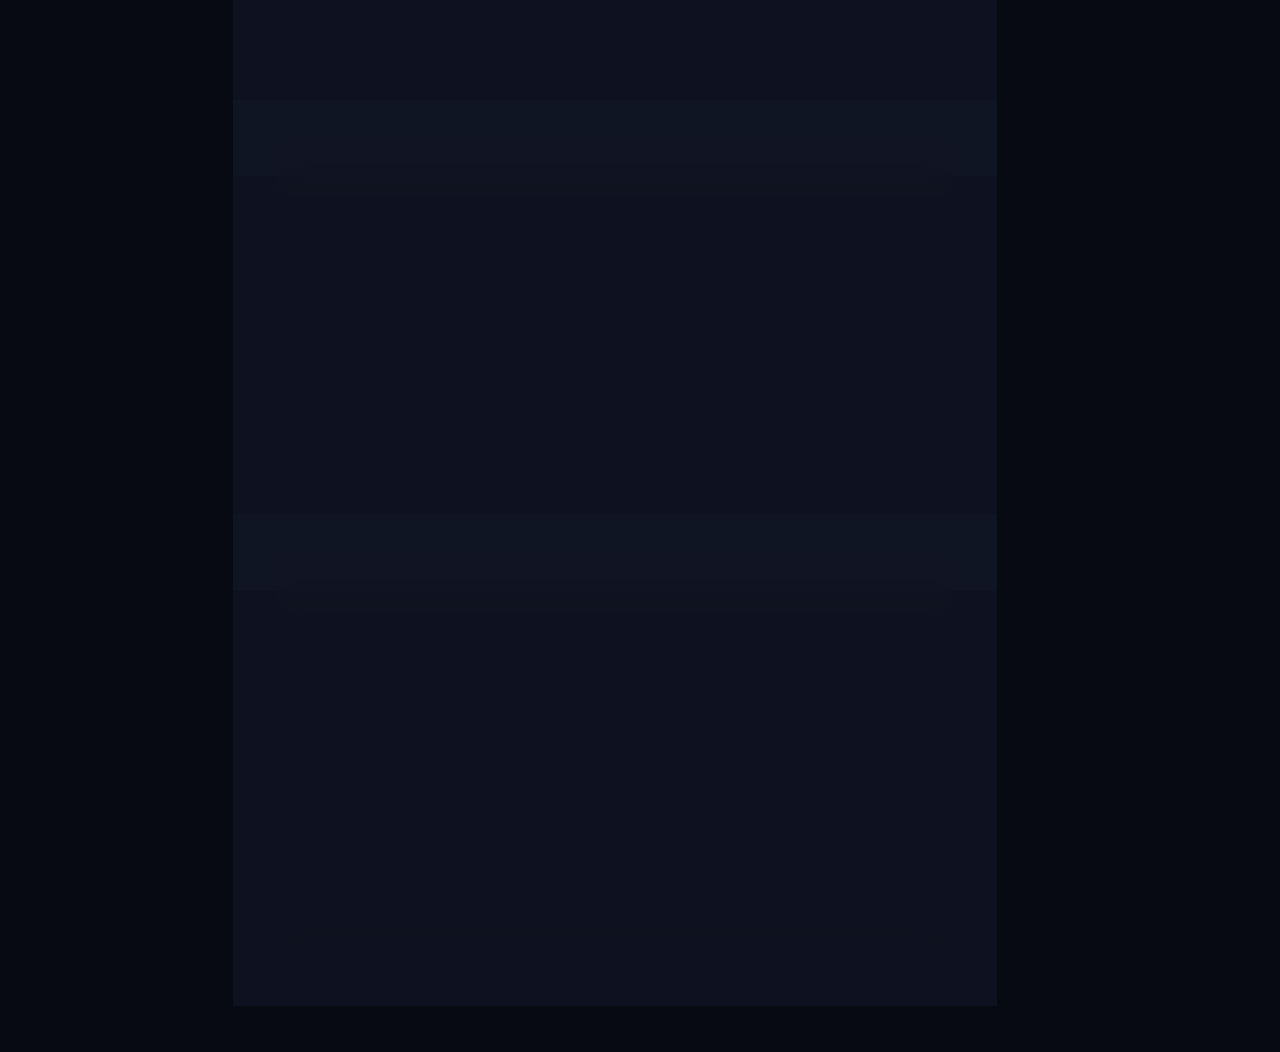
==== commit 4e6bf8b2: "Add files via upload" ====
--- a/index.html
+++ b/index.html
@@ -4,8 +4,8 @@
 <meta charset="UTF-8" />
 <meta name="viewport" content="width=device-width, initial-scale=1, viewport-fit=cover" />
 <meta name="theme-color" content="#070a12" />
-<meta name="description" content="BCS Verse — ৫১তম বিসিএস প্রস্তুতির লাইভ সোশ্যাল স্টাডি নেটওয়ার্ক। লাইভ স্টাডি সেশন, এআই মেন্টর, নোট শেয়ারিং।" />
-<title>BCS Verse — বিসিএস লাইভ স্টাডি নেটওয়ার্ক</title>
+<meta name="description" content="BCS Verse — ৫১তম বিসিএস প্রস্তুতির লাইভ সোশ্যাল স্টাডি নেটওয়ার্ক।" />
+<title>হোম ফিড — BCS Verse</title>
 
 <link rel="preconnect" href="https://fonts.googleapis.com">
 <link rel="preconnect" href="https://fonts.gstatic.com" crossorigin>
@@ -13,69 +13,64 @@
 <link rel="stylesheet" href="css/style.css">
 <link rel="icon" href="data:image/svg+xml,<svg xmlns='http://www.w3.org/2000/svg' viewBox='0 0 100 100'><text y='.9em' font-size='90'>📚</text></svg>">
 </head>
-<body>
-
-<!-- ambient background -->
+<body data-page="home">
+
 <div class="aurora" aria-hidden="true">
-  <span class="blob b1"></span>
-  <span class="blob b2"></span>
-  <span class="blob b3"></span>
+  <span class="blob b1"></span><span class="blob b2"></span><span class="blob b3"></span>
 </div>
 <div class="grain" aria-hidden="true"></div>
 
-<!-- ================= TOPBAR (mobile) ================= -->
-<header class="topbar">
-  <div class="brand">
-    <span class="brand-mark">📚</span>
-    <span class="brand-text"><strong>BCS <em>Verse</em></strong></span>
-  </div>
-  <div class="topbar-actions">
-    <button class="icon-btn" data-action="toggle-theme" title="থিম পরিবর্তন" aria-label="থিম পরিবর্তন">
-      <svg viewBox="0 0 24 24" class="ic"><path d="M12 3v2m0 14v2M5.6 5.6l1.4 1.4m10 10 1.4 1.4M3 12h2m14 0h2M5.6 18.4l1.4-1.4m10-10 1.4-1.4"/><circle cx="12" cy="12" r="4"/></svg>
-    </button>
-    <button class="icon-btn" data-action="open-settings" title="সেটিংস" aria-label="সেটিংস">
-      <svg viewBox="0 0 24 24" class="ic"><circle cx="12" cy="12" r="3"/><path d="M19.4 15a1.7 1.7 0 0 0 .3 1.9l.1.1a2 2 0 1 1-2.8 2.8l-.1-.1a1.7 1.7 0 0 0-2.9 1.2V21a2 2 0 1 1-4 0v-.1A1.7 1.7 0 0 0 7 19.4a1.7 1.7 0 0 0-1.9.3l-.1.1a2 2 0 1 1-2.8-2.8l.1-.1a1.7 1.7 0 0 0-1.2-2.9H1a2 2 0 1 1 0-4h.1A1.7 1.7 0 0 0 2.6 7a1.7 1.7 0 0 0-.3-1.9l-.1-.1a2 2 0 1 1 2.8-2.8l.1.1A1.7 1.7 0 0 0 7 2.6h.1A1.7 1.7 0 0 0 8.3 1V1a2 2 0 1 1 4 0v.1A1.7 1.7 0 0 0 15 2.6a1.7 1.7 0 0 0 1.9-.3l.1-.1a2 2 0 1 1 2.8 2.8l-.1.1a1.7 1.7 0 0 0 1.2 2.9h.1a2 2 0 1 1 0 4h-.1a1.7 1.7 0 0 0-1.5 1z" transform="translate(1.5 1.5) scale(0.88)"/></svg>
-    </button>
+<!-- ============ APP HEADER (shared, cross-page nav) ============ -->
+<header class="appbar" id="appbar">
+  <div class="appbar-inner">
+    <a class="brand" href="index.html">
+      <span class="brand-mark">📚</span>
+      <span class="brand-text"><strong>BCS <em>Verse</em></strong><small>৫১তম বিসিএস নেটওয়ার্ক</small></span>
+    </a>
+
+    <nav class="mainnav" id="mainnav">
+      <a class="mainnav-link is-active" href="index.html">
+        <svg class="ic" viewBox="0 0 24 24"><path d="M3 10.5 12 3l9 7.5"/><path d="M5 9.8V21h14V9.8"/></svg><span>হোম</span>
+      </a>
+      <a class="mainnav-link" href="live.html">
+        <svg class="ic" viewBox="0 0 24 24"><circle cx="12" cy="12" r="3.2"/><path d="M6.3 6.3a8 8 0 0 0 0 11.4M17.7 6.3a8 8 0 0 1 0 11.4"/></svg><span>লাইভ স্টাডি</span>
+        <span class="nav-dot" data-live-dot></span>
+      </a>
+      <a class="mainnav-link" href="ai.html">
+        <svg class="ic" viewBox="0 0 24 24"><rect x="4" y="7" width="16" height="12" rx="3"/><path d="M12 3v4M9 13h.01M15 13h.01M9.5 16.5h5"/></svg><span>এআই মেন্টর</span>
+      </a>
+      <a class="mainnav-link" href="profile.html">
+        <svg class="ic" viewBox="0 0 24 24"><circle cx="12" cy="8.5" r="3.7"/><path d="M4.5 20a7.5 7.5 0 0 1 15 0"/></svg><span>প্রোফাইল</span>
+      </a>
+    </nav>
+
+    <div class="appbar-actions">
+      <div class="search-box">
+        <svg class="ic sm" viewBox="0 0 24 24"><circle cx="11" cy="11" r="7"/><path d="m20 20-3.5-3.5"/></svg>
+        <input id="globalSearch" class="search-input" type="search" placeholder="খুঁজুন…" />
+      </div>
+      <a class="icon-btn" href="live.html" title="লাইভ সেশন" aria-label="লাইভ সেশন">
+        <svg class="ic" viewBox="0 0 24 24"><circle cx="12" cy="12" r="3.2"/><path d="M6.3 6.3a8 8 0 0 0 0 11.4M17.7 6.3a8 8 0 0 1 0 11.4"/></svg>
+      </a>
+      <button class="icon-btn" data-action="toggle-theme" title="থিম" aria-label="থিম">
+        <svg class="ic" viewBox="0 0 24 24"><path d="M12 3v2m0 14v2M5.6 5.6l1.4 1.4m10 10 1.4 1.4M3 12h2m14 0h2M5.6 18.4l1.4-1.4m10-10 1.4-1.4"/><circle cx="12" cy="12" r="4"/></svg>
+      </button>
+      <button class="icon-btn" data-action="open-settings" title="সেটিংস" aria-label="সেটিংস">
+        <svg class="ic" viewBox="0 0 24 24"><circle cx="12" cy="12" r="3"/><path d="M12 2.5v2M12 19.5v2M4.2 4.2l1.5 1.5M18.3 18.3l1.5 1.5M2.5 12h2M19.5 12h2M4.2 19.8l1.5-1.5M18.3 5.7l1.5-1.5"/></svg>
+      </button>
+      <a class="avatar-btn" href="profile.html" id="headerAvatar" title="প্রোফাইল">🎯</a>
+      <button class="burger" id="burger" aria-label="মেনু">
+        <span></span><span></span><span></span>
+      </button>
+    </div>
   </div>
 </header>
 
-<!-- ================= SHELL ================= -->
-<div class="shell">
-
-  <!-- ---------- SIDEBAR ---------- -->
-  <aside class="sidebar">
-    <div class="brand brand-lg">
-      <span class="brand-mark">📚</span>
-      <span class="brand-text">
-        <strong>BCS <em>Verse</em></strong>
-        <small>৫১তম বিসিএস প্রস্তুতি নেটওয়ার্ক</small>
-      </span>
-    </div>
-
-    <nav class="nav">
-      <button class="nav-item is-active" data-action="go-home">
-        <svg class="ic" viewBox="0 0 24 24"><path d="M3 10.5 12 3l9 7.5"/><path d="M5 9.8V21h14V9.8"/><path d="M9.5 21v-6h5v6"/></svg>
-        <span>হোম ফিড</span>
-      </button>
-      <button class="nav-item" data-action="open-live">
-        <svg class="ic" viewBox="0 0 24 24"><circle cx="12" cy="12" r="3.2"/><path d="M6.3 6.3a8 8 0 0 0 0 11.4M17.7 6.3a8 8 0 0 1 0 11.4"/></svg>
-        <span>লাইভ স্টাডি</span>
-        <span class="nav-dot" id="navLiveDot"></span>
-      </button>
-      <button class="nav-item" data-action="open-ai">
-        <svg class="ic" viewBox="0 0 24 24"><rect x="4" y="7" width="16" height="12" rx="3"/><path d="M12 3v4M9 13h.01M15 13h.01M9.5 16.5h5"/></svg>
-        <span>এআই মেন্টর</span>
-      </button>
-      <button class="nav-item" data-action="open-profile">
-        <svg class="ic" viewBox="0 0 24 24"><circle cx="12" cy="8.5" r="3.7"/><path d="M4.5 20a7.5 7.5 0 0 1 15 0"/></svg>
-        <span>প্রোফাইল</span>
-      </button>
-      <button class="nav-item" data-action="open-settings">
-        <svg class="ic" viewBox="0 0 24 24"><circle cx="12" cy="12" r="3"/><path d="M12 2.5v2M12 19.5v2M4.2 4.2l1.5 1.5M18.3 18.3l1.5 1.5M2.5 12h2M19.5 12h2M4.2 19.8l1.5-1.5M18.3 5.7l1.5-1.5"/></svg>
-        <span>সেটিংস</span>
-      </button>
-    </nav>
-
+<!-- ============ LAYOUT ============ -->
+<div class="layout">
+
+  <!-- LEFT RAIL -->
+  <aside class="leftrail">
     <div class="side-card">
       <div class="side-avatar" id="sideAvatar">🎯</div>
       <div class="side-name" id="sideName">অতিথি পরীক্ষার্থী</div>
@@ -83,22 +78,44 @@
       <button class="btn btn-grad btn-block" id="sideAuthBtn" data-action="auth">অ্যাকাউন্ট খুলুন</button>
     </div>
 
-    <div class="side-foot">© <span id="year"></span> BCS Verse</div>
+    <nav class="sidenav">
+      <a class="sidenav-item is-active" href="index.html">
+        <svg class="ic" viewBox="0 0 24 24"><path d="M3 10.5 12 3l9 7.5"/><path d="M5 9.8V21h14V9.8"/></svg><span>হোম ফিড</span>
+      </a>
+      <a class="sidenav-item" href="live.html">
+        <svg class="ic" viewBox="0 0 24 24"><circle cx="12" cy="12" r="3.2"/><path d="M6.3 6.3a8 8 0 0 0 0 11.4M17.7 6.3a8 8 0 0 1 0 11.4"/></svg><span>লাইভ স্টাডি</span>
+      </a>
+      <a class="sidenav-item" href="ai.html">
+        <svg class="ic" viewBox="0 0 24 24"><rect x="4" y="7" width="16" height="12" rx="3"/><path d="M12 3v4M9 13h.01M15 13h.01M9.5 16.5h5"/></svg><span>এআই মেন্টর</span>
+      </a>
+      <a class="sidenav-item" href="profile.html">
+        <svg class="ic" viewBox="0 0 24 24"><circle cx="12" cy="8.5" r="3.7"/><path d="M4.5 20a7.5 7.5 0 0 1 15 0"/></svg><span>প্রোফাইল</span>
+      </a>
+      <button class="sidenav-item" data-action="open-settings">
+        <svg class="ic" viewBox="0 0 24 24"><circle cx="12" cy="12" r="3"/><path d="M12 2.5v2M12 19.5v2M4.2 4.2l1.5 1.5M18.3 18.3l1.5 1.5M2.5 12h2M19.5 12h2M4.2 19.8l1.5-1.5M18.3 5.7l1.5-1.5"/></svg><span>সেটিংস</span>
+      </button>
+    </nav>
+
+    <div class="side-foot">
+      <a href="https://github.com" target="_blank" rel="noopener">ডকুমেন্টেশন</a>
+      <span>·</span>
+      <span>v3.0</span>
+    </div>
   </aside>
 
-  <!-- ---------- MAIN ---------- -->
-  <main class="main">
-
-    <!-- LIVE STRIP -->
+  <!-- MAIN COLUMN -->
+  <main class="col-main">
+
+    <!-- Live strip -->
     <section class="card live-strip">
       <div class="row between">
-        <div class="live-pill"><span class="pulse-dot"></span> লাইভ অ্যাক্টিভিটি</div>
-        <div class="live-count" id="liveCount">— জন এখন পড়ছেন</div>
+        <a class="live-pill" href="live.html"><span class="pulse-dot"></span> লাইভ অ্যাক্টিভিটি</a>
+        <span class="live-count" id="liveCount">— জন এখন পড়ছেন</span>
       </div>
       <div class="carousel" id="liveStrip"></div>
     </section>
 
-    <!-- FOCUS TIMER -->
+    <!-- Focus timer -->
     <section class="card focus" id="focusCard">
       <div class="focus-grid">
         <div class="ring-wrap">
@@ -126,10 +143,10 @@
           </div>
           <p class="muted sm">আপনি এখন কী পড়ছেন তা নেটওয়ার্কে দেখানো হবে — অন্যরা আপনাকে দেখে অনুপ্রাণিত হবে।</p>
 
-          <label class="lbl">বিষয় নির্বাচন</label>
+          <label class="lbl" for="focusSubject">বিষয় নির্বাচন</label>
           <select id="focusSubject" class="input"></select>
 
-          <div class="row gap wrap" style="margin-top:12px">
+          <div class="row gap wrap mt-12">
             <button class="btn btn-live" id="focusBtn" data-action="focus-toggle">▶ শুরু করুন</button>
             <button class="btn btn-ghost" id="endBtn" data-action="focus-end" disabled>■ শেষ করুন</button>
             <span class="muted sm" id="focusMeta"></span>
@@ -138,11 +155,11 @@
       </div>
     </section>
 
-    <!-- COMPOSER -->
+    <!-- Composer -->
     <section class="card composer">
       <div class="row between">
         <h2 class="sec-title">✍️ নোট বা প্রশ্ন শেয়ার করুন</h2>
-        <button class="btn btn-ghost sm" data-action="open-ai">✨ এআই দিয়ে লিখুন</button>
+        <a class="btn btn-ghost sm" href="ai.html">✨ এআই দিয়ে লিখুন</a>
       </div>
       <textarea id="postText" class="input textarea" rows="3" placeholder="আজ কী পড়লেন? কোনো প্রশ্ন বা গুরুত্বপূর্ণ পয়েন্ট শেয়ার করুন…"></textarea>
       <div class="row between wrap gap">
@@ -154,7 +171,7 @@
       </div>
     </section>
 
-    <!-- FEED -->
+    <!-- Feed -->
     <section class="feed-head">
       <div class="tabs" id="feedTabs">
         <button class="tab is-active" data-filter="all">সব</button>
@@ -164,27 +181,24 @@
       </div>
       <div class="search-wrap">
         <svg class="ic sm" viewBox="0 0 24 24"><circle cx="11" cy="11" r="7"/><path d="m20 20-3.5-3.5"/></svg>
-        <input id="feedSearch" class="input search" type="search" placeholder="খুঁজুন…" />
+        <input id="feedSearch" class="input search" type="search" placeholder="ফিডে খুঁজুন…" />
       </div>
     </section>
 
     <div id="feed" class="feed"></div>
   </main>
 
-  <!-- ---------- RIGHT RAIL ---------- -->
-  <aside class="rail">
-
+  <!-- RIGHT RAIL -->
+  <aside class="rightrail">
     <section class="card widget">
       <div class="row between">
-        <h3 class="w-title">⚡ Gemini এআই মেন্টর</h3>
+        <h3 class="w-title">⚡ এআই মেন্টর</h3>
         <span class="chip chip-green" id="aiStatusChip">যাচাই হচ্ছে…</span>
       </div>
       <p class="muted sm">৫১তম বিসিএস প্রিলি ও লিখিতের যেকোনো প্রশ্নের তাৎক্ষণিক উত্তর, ব্যাখ্যা ও মডেল টেস্ট।</p>
-      <div class="chip chip-indigo" style="margin-bottom:10px;font-size:.7rem">
-        <span id="modelBadge">gemini-3.6-flash</span> • Interactions API
-      </div>
-      <button class="btn btn-grad btn-block" data-action="open-ai">💬 এআই মেন্টরের সাথে কথা বলুন</button>
-      <button class="btn btn-ghost btn-block" style="margin-top:8px" data-action="ai-mcq">🎯 আজকের ৫টি মডেল MCQ</button>
+      <div class="chip chip-indigo mb-10"><span id="modelBadge">gemini-3.6-flash</span> • Interactions API</div>
+      <a class="btn btn-grad btn-block" href="ai.html">💬 এআই মেন্টরের সাথে কথা বলুন</a>
+      <a class="btn btn-ghost btn-block mt-8" href="ai.html?prompt=mcq">🎯 আজকের ৫টি মডেল MCQ</a>
     </section>
 
     <section class="card widget">
@@ -206,30 +220,28 @@
       <h3 class="w-title">📚 বিষয়ভিত্তিক ডিসকাশন</h3>
       <div id="topicList" class="topics"></div>
     </section>
-
   </aside>
 </div>
 
-<!-- ================= MOBILE TABBAR ================= -->
+<!-- ============ MOBILE TABBAR ============ -->
 <nav class="tabbar">
-  <button class="tab-item is-active" data-action="go-home">
+  <a class="tab-item is-active" href="index.html">
     <svg class="ic" viewBox="0 0 24 24"><path d="M3 10.5 12 3l9 7.5"/><path d="M5 9.8V21h14V9.8"/></svg><span>হোম</span>
-  </button>
-  <button class="tab-item" data-action="open-live">
+  </a>
+  <a class="tab-item" href="live.html">
     <svg class="ic" viewBox="0 0 24 24"><circle cx="12" cy="12" r="3.2"/><path d="M6.3 6.3a8 8 0 0 0 0 11.4M17.7 6.3a8 8 0 0 1 0 11.4"/></svg><span>লাইভ</span>
-  </button>
-  <button class="tab-item tab-fab" data-action="post">
+  </a>
+  <button class="tab-item tab-fab" data-action="post" aria-label="পোস্ট">
     <svg class="ic" viewBox="0 0 24 24"><path d="M12 5v14M5 12h14"/></svg>
   </button>
-  <button class="tab-item" data-action="open-ai">
+  <a class="tab-item" href="ai.html">
     <svg class="ic" viewBox="0 0 24 24"><rect x="4" y="7" width="16" height="12" rx="3"/><path d="M12 3v4M9 13h.01M15 13h.01M9.5 16.5h5"/></svg><span>এআই</span>
-  </button>
-  <button class="tab-item" data-action="open-profile">
+  </a>
+  <a class="tab-item" href="profile.html">
     <svg class="ic" viewBox="0 0 24 24"><circle cx="12" cy="8.5" r="3.7"/><path d="M4.5 20a7.5 7.5 0 0 1 15 0"/></svg><span>প্রোফাইল</span>
-  </button>
+  </a>
 </nav>
 
-<!-- ================= MODAL + TOAST ROOTS ================= -->
 <div class="modal-root" id="modalRoot" aria-hidden="true"></div>
 <div class="toasts" id="toasts" role="status" aria-live="polite"></div>
 
--- a/css/style.css
+++ b/css/style.css
@@ -1,553 +1,998 @@
-/* ============================================================
-   BCS Verse — Core Stylesheet
-   Design system: deep-space glass, indigo→violet→pink accent
-   ============================================================ */
+/* =========================================================
+   BCS Verse v3.0 — Design System
+   ========================================================= */
 
 /* ---------- Tokens ---------- */
-:root{
-  --bg:#070a12;
-  --bg-elev:#0c1120;
-  --surface:rgba(20,26,44,.72);
-  --surface-2:rgba(28,35,58,.62);
-  --surface-3:rgba(255,255,255,.04);
-  --border:rgba(255,255,255,.08);
-  --border-2:rgba(255,255,255,.14);
-  --text:#eef2ff;
-  --text-2:#c3cae4;
-  --muted:#8791b3;
-  --brand:#6366f1;
-  --brand-2:#a855f7;
-  --pink:#ec4899;
-  --green:#10b981;
-  --red:#ef4444;
-  --amber:#f59e0b;
-  --grad:linear-gradient(135deg,#6366f1 0%,#a855f7 55%,#ec4899 100%);
-  --grad-soft:linear-gradient(135deg,rgba(99,102,241,.18),rgba(168,85,247,.14),rgba(236,72,153,.12));
-  --r-lg:20px;
-  --r-md:14px;
-  --r-sm:10px;
-  --sh:0 20px 45px -22px rgba(0,0,0,.9);
-  --sh-glow:0 10px 30px -12px rgba(99,102,241,.6);
-  --ease:cubic-bezier(.22,.8,.28,1);
-}
-
-[data-theme="light"]{
-  --bg:#f4f6fc;
-  --bg-elev:#ffffff;
-  --surface:rgba(255,255,255,.86);
-  --surface-2:rgba(255,255,255,.72);
-  --surface-3:rgba(15,23,42,.04);
-  --border:rgba(15,23,42,.09);
-  --border-2:rgba(15,23,42,.16);
-  --text:#0d1424;
-  --text-2:#2b3550;
-  --muted:#66708c;
-  --sh:0 16px 40px -24px rgba(15,23,42,.35);
-  --sh-glow:0 10px 26px -14px rgba(99,102,241,.5);
+:root {
+  --brand: #6366f1;
+  --brand-2: #a855f7;
+  --brand-3: #ec4899;
+  --grad: linear-gradient(135deg, #6366f1 0%, #a855f7 55%, #ec4899 100%);
+  --grad-soft: linear-gradient(135deg, rgba(99,102,241,.18), rgba(168,85,247,.14));
+
+  --bg: #070a12;
+  --bg-2: #0b0f1b;
+  --surface: rgba(19, 23, 38, 0.72);
+  --surface-2: rgba(26, 31, 50, 0.66);
+  --surface-solid: #12172a;
+  --border: rgba(148, 163, 184, 0.14);
+  --border-strong: rgba(148, 163, 184, 0.28);
+
+  --text: #eef2ff;
+  --text-2: #a9b3cc;
+  --text-3: #6f7a94;
+
+  --green: #22c55e;
+  --red: #ef4444;
+  --amber: #f59e0b;
+  --cyan: #06b6d4;
+
+  --r-sm: 10px;
+  --r: 16px;
+  --r-lg: 22px;
+  --r-full: 999px;
+
+  --shadow: 0 8px 30px rgba(0, 0, 0, .35);
+  --shadow-lg: 0 24px 60px rgba(0, 0, 0, .5);
+
+  --header-h: 66px;
+  --sidebar-w: 268px;
+  --rail-w: 322px;
+
+  --ease: cubic-bezier(.16, 1, .3, 1);
+  --font: 'Hind Siliguri', 'Plus Jakarta Sans', system-ui, -apple-system, sans-serif;
+  --font-en: 'Plus Jakarta Sans', system-ui, sans-serif;
+}
+
+html[data-theme="light"] {
+  --bg: #f5f6fb;
+  --bg-2: #eceefa;
+  --surface: rgba(255, 255, 255, 0.86);
+  --surface-2: rgba(255, 255, 255, 0.7);
+  --surface-solid: #ffffff;
+  --border: rgba(15, 23, 42, 0.09);
+  --border-strong: rgba(15, 23, 42, 0.16);
+  --text: #0f172a;
+  --text-2: #4a5670;
+  --text-3: #8993aa;
+  --shadow: 0 8px 26px rgba(15, 23, 42, .08);
+  --shadow-lg: 0 24px 60px rgba(15, 23, 42, .12);
 }
 
 /* ---------- Reset ---------- */
-*,*::before,*::after{box-sizing:border-box}
-*{margin:0;padding:0}
-html{-webkit-text-size-adjust:100%;scroll-behavior:smooth}
-body{
-  font-family:'Hind Siliguri','Plus Jakarta Sans',system-ui,-apple-system,sans-serif;
-  background:var(--bg);
-  color:var(--text);
-  min-height:100vh;
-  overflow-x:hidden;
-  line-height:1.6;
-  -webkit-font-smoothing:antialiased;
-  transition:background .35s var(--ease),color .35s var(--ease);
-}
-button,input,select,textarea{font:inherit;color:inherit}
-button{background:none;border:0;cursor:pointer}
-a{color:inherit;text-decoration:none}
-svg.ic{width:20px;height:20px;fill:none;stroke:currentColor;stroke-width:1.8;stroke-linecap:round;stroke-linejoin:round;flex:none}
-svg.ic.sm{width:16px;height:16px}
-img{max-width:100%;display:block}
-
-::-webkit-scrollbar{width:10px;height:10px}
-::-webkit-scrollbar-track{background:transparent}
-::-webkit-scrollbar-thumb{background:rgba(140,150,190,.25);border-radius:99px;border:3px solid transparent;background-clip:content-box}
-::-webkit-scrollbar-thumb:hover{background:rgba(140,150,190,.45);background-clip:content-box}
-
-::selection{background:rgba(168,85,247,.35)}
+*, *::before, *::after { box-sizing: border-box; }
+html, body { margin: 0; padding: 0; }
+html { scroll-behavior: smooth; -webkit-text-size-adjust: 100%; }
+body {
+  font-family: var(--font);
+  background: var(--bg);
+  color: var(--text);
+  min-height: 100vh;
+  line-height: 1.55;
+  -webkit-font-smoothing: antialiased;
+  overflow-x: hidden;
+  transition: background .3s var(--ease), color .3s var(--ease);
+}
+img { max-width: 100%; display: block; }
+button, input, select, textarea { font: inherit; color: inherit; }
+a { color: inherit; text-decoration: none; }
+h1, h2, h3, h4 { margin: 0; line-height: 1.25; font-weight: 700; }
+p { margin: 0; }
+ul { margin: 0; padding: 0; list-style: none; }
+
+::-webkit-scrollbar { width: 10px; height: 10px; }
+::-webkit-scrollbar-track { background: transparent; }
+::-webkit-scrollbar-thumb {
+  background: linear-gradient(var(--brand), var(--brand-2));
+  border-radius: 99px;
+  border: 3px solid transparent;
+  background-clip: content-box;
+}
 
 /* ---------- Ambient background ---------- */
-.aurora{position:fixed;inset:0;overflow:hidden;z-index:0;pointer-events:none}
-.blob{position:absolute;border-radius:50%;filter:blur(90px);opacity:.5;will-change:transform}
-.b1{width:520px;height:520px;background:radial-gradient(circle,rgba(99,102,241,.55),transparent 68%);top:-180px;left:8%;animation:float1 22s ease-in-out infinite}
-.b2{width:460px;height:460px;background:radial-gradient(circle,rgba(236,72,153,.42),transparent 68%);top:38%;right:-120px;animation:float2 26s ease-in-out infinite}
-.b3{width:420px;height:420px;background:radial-gradient(circle,rgba(16,185,129,.30),transparent 68%);bottom:-150px;left:32%;animation:float3 30s ease-in-out infinite}
-[data-theme="light"] .blob{opacity:.35}
-@keyframes float1{0%,100%{transform:translate(0,0) scale(1)}50%{transform:translate(70px,60px) scale(1.12)}}
-@keyframes float2{0%,100%{transform:translate(0,0) scale(1)}50%{transform:translate(-80px,50px) scale(1.08)}}
-@keyframes float3{0%,100%{transform:translate(0,0) scale(1)}50%{transform:translate(50px,-70px) scale(1.15)}}
-
-.grain{
-  position:fixed;inset:0;z-index:0;pointer-events:none;opacity:.035;
-  background-image:url("data:image/svg+xml,%3Csvg xmlns='http://www.w3.org/2000/svg' width='140' height='140'%3E%3Cfilter id='n'%3E%3CfeTurbulence type='fractalNoise' baseFrequency='.85' numOctaves='3'/%3E%3C/filter%3E%3Crect width='100%25' height='100%25' filter='url(%23n)'/%3E%3C/svg%3E");
-}
-
-/* ---------- Layout ---------- */
-.shell{
-  position:relative;z-index:1;
-  max-width:1360px;margin:0 auto;
-  display:grid;grid-template-columns:264px minmax(0,1fr) 336px;
-  gap:22px;padding:22px;
-  align-items:start;
-}
-.sidebar{position:sticky;top:22px;display:flex;flex-direction:column;gap:16px}
-.main{display:flex;flex-direction:column;gap:18px;min-width:0}
-.rail{position:sticky;top:22px;display:flex;flex-direction:column;gap:16px}
-
-@media (max-width:1180px){
-  .shell{grid-template-columns:236px minmax(0,1fr)}
-  .rail{display:none}
-}
-@media (max-width:900px){
-  .shell{grid-template-columns:1fr;padding:14px;padding-bottom:104px;gap:14px}
-  .sidebar{display:none}
-  .main{max-width:100%}
-}
-
-/* ---------- Topbar ---------- */
-.topbar{
-  display:none;position:sticky;top:0;z-index:60;
-  align-items:center;justify-content:space-between;
-  padding:12px 16px;
-  background:color-mix(in srgb,var(--bg) 78%,transparent);
-  backdrop-filter:blur(16px) saturate(160%);
-  -webkit-backdrop-filter:blur(16px) saturate(160%);
-  border-bottom:1px solid var(--border);
-}
-@media (max-width:900px){.topbar{display:flex}}
-.topbar-actions{display:flex;gap:8px}
-.icon-btn{
-  width:40px;height:40px;display:grid;place-items:center;
-  border-radius:12px;color:var(--text-2);
-  background:var(--surface-3);border:1px solid var(--border);
-  transition:.2s var(--ease);
-}
-.icon-btn:hover{color:var(--text);background:var(--surface-2);transform:translateY(-1px)}
-
-/* ---------- Brand ---------- */
-.brand{display:flex;align-items:center;gap:11px;padding:4px 6px 10px;cursor:pointer}
-.brand-mark{
-  width:42px;height:42px;flex:none;display:grid;place-items:center;
-  font-size:1.35rem;border-radius:13px;
-  background:var(--grad);box-shadow:var(--sh-glow);
-}
-.brand-text{display:flex;flex-direction:column;line-height:1.2}
-.brand-text strong{font-family:'Plus Jakarta Sans',sans-serif;font-size:1.24rem;font-weight:800;letter-spacing:-.02em}
-.brand-text em{font-style:normal;background:var(--grad);-webkit-background-clip:text;background-clip:text;-webkit-text-fill-color:transparent}
-.brand-text small{font-size:.72rem;color:var(--muted);font-weight:500}
-.brand-lg{margin-bottom:6px}
-
-/* ---------- Nav ---------- */
-.nav{display:flex;flex-direction:column;gap:4px}
-.nav-item{
-  position:relative;display:flex;align-items:center;gap:12px;
-  padding:11px 14px;border-radius:13px;
-  color:var(--muted);font-weight:600;font-size:.94rem;
-  transition:.22s var(--ease);text-align:left;
-}
-.nav-item:hover{background:var(--surface-3);color:var(--text);transform:translateX(2px)}
-.nav-item.is-active{
-  color:var(--text);
-  background:linear-gradient(90deg,rgba(99,102,241,.22),rgba(168,85,247,.10));
-  box-shadow:inset 0 0 0 1px rgba(99,102,241,.28);
-}
-.nav-item.is-active::before{
-  content:"";position:absolute;left:0;top:50%;transform:translateY(-50%);
-  width:3px;height:22px;border-radius:0 4px 4px 0;background:var(--grad);
-}
-.nav-dot{
-  margin-left:auto;width:8px;height:8px;border-radius:50%;
-  background:var(--red);box-shadow:0 0 0 0 rgba(239,68,68,.6);
-  opacity:0;transition:.25s;animation:pulse 2s infinite;
-}
-.nav-dot.on{opacity:1}
-
-/* ---------- Side card ---------- */
-.side-card{
-  margin-top:auto;padding:16px;text-align:center;
-  border-radius:var(--r-lg);border:1px solid var(--border);
-  background:var(--surface);backdrop-filter:blur(14px);
-  -webkit-backdrop-filter:blur(14px);
-}
-.side-avatar{
-  width:54px;height:54px;margin:0 auto 10px;border-radius:16px;
-  display:grid;place-items:center;font-size:1.5rem;color:#fff;font-weight:700;
-  background:var(--grad-soft);border:1px solid var(--border-2);
-}
-.side-name{font-weight:700;font-size:.98rem}
-.side-handle{font-size:.8rem;color:var(--muted);margin-bottom:12px}
-.side-foot{font-size:.72rem;color:var(--muted);text-align:center;opacity:.7}
-
-/* ---------- Cards ---------- */
-.card{
-  border-radius:var(--r-lg);
-  border:1px solid var(--border);
-  background:var(--surface);
-  backdrop-filter:blur(16px) saturate(150%);
-  -webkit-backdrop-filter:blur(16px) saturate(150%);
-  padding:18px;
-  box-shadow:var(--sh);
-  transition:border-color .25s var(--ease),transform .25s var(--ease);
-}
-.card:hover{border-color:var(--border-2)}
-
-.sec-title{font-size:1.02rem;font-weight:700;letter-spacing:-.01em}
-.w-title{font-size:.95rem;font-weight:700;margin-bottom:12px}
-.muted{color:var(--muted)}
-.sm{font-size:.83rem}
-.lbl{display:block;font-size:.8rem;color:var(--muted);font-weight:600;margin:12px 0 6px}
-
-/* ---------- Utility rows ---------- */
-.row{display:flex;align-items:center}
-.row.gap{gap:10px}
-.row.wrap{flex-wrap:wrap}
-.row.between{justify-content:space-between}
-.row.between.wrap{flex-wrap:wrap}
+.aurora {
+  position: fixed; inset: 0; z-index: -2; overflow: hidden; pointer-events: none;
+}
+.blob {
+  position: absolute; border-radius: 50%; filter: blur(90px); opacity: .32;
+  animation: float 22s ease-in-out infinite;
+}
+.b1 { width: 480px; height: 480px; background: #6366f1; top: -140px; left: -120px; }
+.b2 { width: 420px; height: 420px; background: #a855f7; top: 20%; right: -150px; animation-delay: -7s; }
+.b3 { width: 460px; height: 460px; background: #ec4899; bottom: -180px; left: 30%; animation-delay: -14s; }
+html[data-theme="light"] .blob { opacity: .18; }
+@keyframes float {
+  0%, 100% { transform: translate(0, 0) scale(1); }
+  33% { transform: translate(40px, -50px) scale(1.12); }
+  66% { transform: translate(-30px, 40px) scale(.94); }
+}
+.grain {
+  position: fixed; inset: 0; z-index: -1; pointer-events: none; opacity: .035;
+  background-image: url("data:image/svg+xml,%3Csvg xmlns='http://www.w3.org/2000/svg' width='200' height='200'%3E%3Cfilter id='n'%3E%3CfeTurbulence type='fractalNoise' baseFrequency='.85' numOctaves='3'/%3E%3C/filter%3E%3Crect width='200' height='200' filter='url(%23n)'/%3E%3C/svg%3E");
+}
+
+/* =========================================================
+   APP HEADER
+   ========================================================= */
+.appbar {
+  position: sticky; top: 0; z-index: 60;
+  backdrop-filter: blur(18px) saturate(160%);
+  -webkit-backdrop-filter: blur(18px) saturate(160%);
+  background: color-mix(in srgb, var(--bg) 78%, transparent);
+  border-bottom: 1px solid var(--border);
+}
+.appbar-inner {
+  max-width: 1560px; margin: 0 auto;
+  height: var(--header-h);
+  padding: 0 20px;
+  display: flex; align-items: center; gap: 18px;
+}
+
+.brand { display: flex; align-items: center; gap: 11px; flex-shrink: 0; }
+.brand-mark {
+  width: 40px; height: 40px; border-radius: 13px;
+  display: grid; place-items: center; font-size: 20px;
+  background: var(--grad);
+  box-shadow: 0 8px 22px rgba(99, 102, 241, .4);
+}
+.brand-text { display: flex; flex-direction: column; line-height: 1.15; }
+.brand-text strong { font-size: 1.06rem; font-weight: 800; letter-spacing: -.02em; font-family: var(--font-en); }
+.brand-text em { font-style: normal; background: var(--grad); -webkit-background-clip: text; background-clip: text; color: transparent; }
+.brand-text small { font-size: .68rem; color: var(--text-3); }
+
+.mainnav { display: flex; align-items: center; gap: 4px; margin-left: 12px; }
+.mainnav-link {
+  position: relative;
+  display: flex; align-items: center; gap: 8px;
+  padding: 9px 15px; border-radius: var(--r-full);
+  font-size: .93rem; font-weight: 600; color: var(--text-2);
+  transition: all .22s var(--ease);
+  white-space: nowrap;
+}
+.mainnav-link:hover { color: var(--text); background: var(--surface-2); }
+.mainnav-link.is-active { color: #fff; background: var(--grad); box-shadow: 0 8px 20px rgba(99,102,241,.35); }
+html[data-theme="light"] .mainnav-link.is-active { color: #fff; }
+.mainnav-link .ic { width: 18px; height: 18px; }
+
+.nav-dot {
+  width: 7px; height: 7px; border-radius: 50%; background: var(--red);
+  box-shadow: 0 0 0 3px rgba(239,68,68,.22);
+  animation: pulse 1.6s infinite;
+}
+@keyframes pulse {
+  0%,100% { transform: scale(1); opacity: 1; }
+  50% { transform: scale(1.35); opacity: .6; }
+}
+
+.appbar-actions { margin-left: auto; display: flex; align-items: center; gap: 9px; }
+
+.search-box {
+  display: flex; align-items: center; gap: 8px;
+  background: var(--surface-2);
+  border: 1px solid var(--border);
+  border-radius: var(--r-full);
+  padding: 0 14px; height: 40px;
+  transition: all .22s var(--ease);
+}
+.search-box:focus-within { border-color: var(--brand); box-shadow: 0 0 0 4px rgba(99,102,241,.14); }
+.search-input {
+  background: none; border: 0; outline: none; width: 190px; font-size: .9rem;
+}
+.search-input::placeholder { color: var(--text-3); }
+.search-box .ic { color: var(--text-3); }
+
+.icon-btn {
+  width: 40px; height: 40px; border-radius: 12px;
+  display: grid; place-items: center;
+  background: var(--surface-2); border: 1px solid var(--border);
+  color: var(--text-2); cursor: pointer;
+  transition: all .2s var(--ease);
+}
+.icon-btn:hover { color: var(--text); border-color: var(--brand); transform: translateY(-1px); }
+.icon-btn .ic { width: 19px; height: 19px; }
+
+.avatar-btn {
+  width: 40px; height: 40px; border-radius: 50%;
+  display: grid; place-items: center; font-size: 19px;
+  background: var(--grad-soft); border: 1.5px solid var(--border-strong);
+  cursor: pointer; transition: all .2s var(--ease);
+}
+.avatar-btn:hover { transform: scale(1.06); border-color: var(--brand); }
+
+.burger {
+  display: none; flex-direction: column; gap: 4px;
+  width: 40px; height: 40px; border-radius: 12px;
+  background: var(--surface-2); border: 1px solid var(--border);
+  cursor: pointer; align-items: center; justify-content: center;
+}
+.burger span { width: 17px; height: 2px; background: var(--text-2); border-radius: 2px; transition: .25s; }
+
+/* =========================================================
+   LAYOUT
+   ========================================================= */
+.layout {
+  max-width: 1560px; margin: 0 auto;
+  padding: 22px 20px 100px;
+  display: grid;
+  grid-template-columns: var(--sidebar-w) minmax(0, 1fr) var(--rail-w);
+  gap: 22px;
+  align-items: start;
+}
+.col-main { min-width: 0; display: flex; flex-direction: column; gap: 18px; }
+
+/* =========================================================
+   SIDEBAR / RAIL SHARED
+   ========================================================= */
+.leftrail, .rightrail {
+  position: sticky; top: calc(var(--header-h) + 22px);
+  display: flex; flex-direction: column; gap: 16px;
+  max-height: calc(100vh - var(--header-h) - 44px);
+  overflow-y: auto; padding-right: 4px;
+}
+.leftrail::-webkit-scrollbar, .rightrail::-webkit-scrollbar { width: 6px; }
+
+.card {
+  background: var(--surface);
+  border: 1px solid var(--border);
+  border-radius: var(--r-lg);
+  padding: 20px;
+  backdrop-filter: blur(14px);
+  -webkit-backdrop-filter: blur(14px);
+  box-shadow: var(--shadow);
+  transition: border-color .25s var(--ease), transform .25s var(--ease);
+}
+.card:hover { border-color: var(--border-strong); }
+
+.side-card {
+  background: var(--surface);
+  border: 1px solid var(--border);
+  border-radius: var(--r-lg);
+  padding: 20px; text-align: center;
+  backdrop-filter: blur(14px);
+}
+.side-avatar {
+  width: 60px; height: 60px; margin: 0 auto 10px;
+  border-radius: 50%; display: grid; place-items: center;
+  font-size: 28px; background: var(--grad-soft);
+  border: 1.5px solid var(--border-strong);
+}
+.side-name { font-weight: 700; font-size: .98rem; }
+.side-handle { font-size: .8rem; color: var(--text-3); margin-bottom: 12px; font-family: var(--font-en); }
+
+.sidenav { display: flex; flex-direction: column; gap: 3px; }
+.sidenav-item {
+  display: flex; align-items: center; gap: 11px;
+  padding: 11px 14px; border-radius: 13px;
+  font-size: .92rem; font-weight: 600; color: var(--text-2);
+  background: none; border: 0; cursor: pointer;
+  text-align: left; width: 100%;
+  transition: all .2s var(--ease);
+}
+.sidenav-item:hover { background: var(--surface-2); color: var(--text); }
+.sidenav-item.is-active { background: var(--grad-soft); color: var(--text); border: 1px solid var(--border-strong); }
+.sidenav-item .ic { width: 19px; height: 19px; flex-shrink: 0; }
+
+.side-foot {
+  font-size: .74rem; color: var(--text-3);
+  display: flex; gap: 8px; align-items: center; justify-content: center;
+  padding: 6px 0; flex-wrap: wrap;
+}
+.side-foot a:hover { color: var(--brand); }
+
+/* =========================================================
+   WIDGETS
+   ========================================================= */
+.widget { padding: 18px; }
+.w-title { font-size: .96rem; margin-bottom: 12px; font-weight: 700; }
+.muted { color: var(--text-2); }
+.sm { font-size: .84rem; }
+.xs { font-size: .74rem; }
+.mt-8 { margin-top: 8px; } .mt-12 { margin-top: 12px; } .mt-16 { margin-top: 16px; }
+.mb-8 { margin-bottom: 8px; } .mb-10 { margin-bottom: 10px; }
+
+.row { display: flex; align-items: center; }
+.row.gap { gap: 10px; }
+.row.between { justify-content: space-between; }
+.row.wrap { flex-wrap: wrap; }
+.gap { gap: 10px; }
+
+.chip {
+  display: inline-flex; align-items: center; gap: 6px;
+  padding: 5px 12px; border-radius: var(--r-full);
+  font-size: .76rem; font-weight: 600;
+  background: var(--surface-2); border: 1px solid var(--border);
+  color: var(--text-2);
+}
+.chip-green { background: rgba(34,197,94,.14); border-color: rgba(34,197,94,.32); color: #4ade80; }
+.chip-indigo { background: rgba(99,102,241,.14); border-color: rgba(99,102,241,.32); color: #a5b4fc; }
+.chip-red { background: rgba(239,68,68,.16); border-color: rgba(239,68,68,.38); color: #f87171; }
+
+.live-pill {
+  display: inline-flex; align-items: center; gap: 8px;
+  padding: 6px 14px; border-radius: var(--r-full);
+  background: rgba(239,68,68,.14); border: 1px solid rgba(239,68,68,.3);
+  color: #f87171; font-size: .8rem; font-weight: 700;
+}
+.pulse-dot {
+  width: 8px; height: 8px; border-radius: 50%; background: #ef4444;
+  box-shadow: 0 0 0 0 rgba(239,68,68,.7);
+  animation: ripple 1.8s infinite;
+}
+@keyframes ripple {
+  0% { box-shadow: 0 0 0 0 rgba(239,68,68,.65); }
+  70% { box-shadow: 0 0 0 11px rgba(239,68,68,0); }
+  100% { box-shadow: 0 0 0 0 rgba(239,68,68,0); }
+}
+.live-count { font-size: .82rem; color: var(--text-2); font-weight: 600; }
+
+.stat-grid { display: grid; grid-template-columns: repeat(2, 1fr); gap: 10px; }
+.stat {
+  background: var(--surface-2); border: 1px solid var(--border);
+  border-radius: 14px; padding: 13px; text-align: center;
+  transition: all .22s var(--ease);
+}
+.stat:hover { transform: translateY(-2px); border-color: var(--brand); }
+.stat b { display: block; font-size: 1.4rem; font-weight: 800; font-family: var(--font-en);
+  background: var(--grad); -webkit-background-clip: text; background-clip: text; color: transparent; }
+.stat span { font-size: .72rem; color: var(--text-3); }
 
 /* ---------- Buttons ---------- */
-.btn{
-  display:inline-flex;align-items:center;justify-content:center;gap:8px;
-  padding:10px 17px;border-radius:13px;font-weight:600;font-size:.9rem;
-  transition:.22s var(--ease);white-space:nowrap;border:1px solid transparent;
-  position:relative;overflow:hidden;
-}
-.btn:active{transform:scale(.97)}
-.btn:disabled{opacity:.45;cursor:not-allowed;transform:none!important}
-.btn.sm{padding:7px 12px;font-size:.82rem;border-radius:10px}
-.btn-block{width:100%}
-
-.btn-grad{background:var(--grad);color:#fff;box-shadow:var(--sh-glow)}
-.btn-grad:hover:not(:disabled){transform:translateY(-2px);box-shadow:0 14px 34px -12px rgba(139,92,246,.75)}
-
-.btn-live{background:linear-gradient(135deg,#ef4444,#dc2626);color:#fff;box-shadow:0 8px 26px -12px rgba(239,68,68,.85)}
-.btn-live:hover:not(:disabled){transform:translateY(-2px)}
-.btn-live.pulsing{animation:pulseGlow 2.2s infinite}
-
-.btn-ghost{background:var(--surface-3);color:var(--text-2);border-color:var(--border)}
-.btn-ghost:hover:not(:disabled){background:var(--surface-2);color:var(--text);border-color:var(--border-2)}
-
-@keyframes pulseGlow{
-  0%{box-shadow:0 0 0 0 rgba(239,68,68,.55)}
-  70%{box-shadow:0 0 0 14px rgba(239,68,68,0)}
-  100%{box-shadow:0 0 0 0 rgba(239,68,68,0)}
-}
-@keyframes pulse{0%,100%{opacity:1}50%{opacity:.35}}
-.pulse-dot{width:8px;height:8px;border-radius:50%;background:var(--red);animation:pulse 1.3s infinite;flex:none}
-
-/* ---------- Chips ---------- */
-.chip{
-  display:inline-flex;align-items:center;gap:5px;
-  font-size:.76rem;font-weight:700;padding:4px 10px;border-radius:99px;
-  background:var(--surface-3);border:1px solid var(--border);color:var(--text-2);
-}
-.chip-green{background:rgba(16,185,129,.14);color:#34d399;border-color:rgba(16,185,129,.28)}
-.chip-red{background:rgba(239,68,68,.14);color:#f87171;border-color:rgba(239,68,68,.28)}
-.chip-indigo{background:rgba(99,102,241,.16);color:#a5b4fc;border-color:rgba(99,102,241,.3)}
-.chip-amber{background:rgba(245,158,11,.14);color:#fbbf24;border-color:rgba(245,158,11,.28)}
-
-/* ---------- Live strip ---------- */
-.live-pill{
-  display:inline-flex;align-items:center;gap:8px;
-  font-size:.82rem;font-weight:700;padding:6px 13px;border-radius:99px;
-  background:rgba(239,68,68,.13);color:#fca5a5;
-  border:1px solid rgba(239,68,68,.3);
-}
-.live-count{font-size:.82rem;color:var(--muted)}
-.carousel{
-  display:flex;gap:12px;overflow-x:auto;padding:14px 2px 6px;
-  scroll-snap-type:x mandatory;scrollbar-width:none;
-}
-.carousel::-webkit-scrollbar{display:none}
-.live-card{
-  flex:0 0 208px;scroll-snap-align:start;
-  padding:13px;border-radius:var(--r-md);
-  background:var(--surface-2);border:1px solid var(--border);
-  display:flex;flex-direction:column;gap:8px;
-  transition:.25s var(--ease);animation:fadeUp .4s var(--ease) both;
-}
-.live-card:hover{transform:translateY(-3px);border-color:rgba(99,102,241,.42)}
-.live-card .lc-top{display:flex;align-items:center;gap:9px;min-width:0}
-.lc-name{font-weight:700;font-size:.86rem;white-space:nowrap;overflow:hidden;text-overflow:ellipsis}
-.lc-target{font-size:.7rem;color:#34d399;white-space:nowrap;overflow:hidden;text-overflow:ellipsis}
-.lc-subject{
-  font-size:.75rem;padding:3px 8px;border-radius:8px;align-self:flex-start;
-  background:rgba(99,102,241,.18);color:#a5b4fc;font-weight:600;
-}
-.lc-time{font-size:.72rem;color:var(--muted);display:flex;align-items:center;gap:5px}
-
-/* ---------- Avatars ---------- */
-.av{
-  border-radius:50%;display:grid;place-items:center;flex:none;
-  font-weight:700;color:#fff;font-family:'Plus Jakarta Sans',sans-serif;
-  letter-spacing:.02em;user-select:none;
-  box-shadow:inset 0 0 0 1px rgba(255,255,255,.18);
-}
-.av-xs{width:30px;height:30px;font-size:.68rem}
-.av-sm{width:38px;height:38px;font-size:.78rem}
-.av-md{width:46px;height:46px;font-size:.9rem}
-.av-lg{width:72px;height:72px;font-size:1.5rem;border-radius:22px}
-.av-ring{padding:2px;background:var(--grad);border-radius:50%}
-.av-ring .av{box-shadow:0 0 0 3px var(--bg)}
-
-/* ---------- Focus / timer ---------- */
-.focus-grid{display:grid;grid-template-columns:200px minmax(0,1fr);gap:22px;align-items:center}
-@media (max-width:720px){.focus-grid{grid-template-columns:1fr;justify-items:center;text-align:center}
-  .focus-body{width:100%;text-align:left}}
-.ring-wrap{position:relative;width:186px;height:186px;flex:none}
-.ring{width:100%;height:100%;transform:rotate(-90deg)}
-.ring-track{fill:none;stroke:var(--surface-3);stroke-width:11}
-[data-theme="light"] .ring-track{stroke:rgba(15,23,42,.07)}
-.ring-progress{
-  fill:none;stroke:url(#ringGrad);stroke-width:11;stroke-linecap:round;
-  stroke-dasharray:540.35;stroke-dashoffset:540.35;
-  transition:stroke-dashoffset .6s var(--ease);
-  filter:drop-shadow(0 0 10px rgba(139,92,246,.55));
-}
-.ring-label{position:absolute;inset:0;display:grid;place-content:center;text-align:center}
-.ring-time{
-  font-family:'Plus Jakarta Sans',monospace;font-size:1.62rem;font-weight:800;
-  letter-spacing:-.02em;font-variant-numeric:tabular-nums;
-}
-.ring-sub{font-size:.72rem;color:var(--muted);margin-top:2px}
+.btn {
+  display: inline-flex; align-items: center; justify-content: center; gap: 8px;
+  padding: 11px 20px; border-radius: 13px;
+  border: 1px solid var(--border); background: var(--surface-2);
+  color: var(--text); font-weight: 600; font-size: .9rem;
+  cursor: pointer; white-space: nowrap;
+  transition: all .2s var(--ease);
+}
+.btn:hover { transform: translateY(-1px); border-color: var(--border-strong); }
+.btn:active { transform: translateY(0); }
+.btn:disabled { opacity: .42; cursor: not-allowed; transform: none; }
+.btn-grad { background: var(--grad); border: 0; color: #fff; box-shadow: 0 8px 22px rgba(99,102,241,.34); }
+.btn-grad:hover { box-shadow: 0 12px 30px rgba(99,102,241,.46); }
+.btn-ghost { background: transparent; }
+.btn-live { background: linear-gradient(135deg, #ef4444, #f97316); border: 0; color: #fff; box-shadow: 0 8px 22px rgba(239,68,68,.34); }
+.btn-block { width: 100%; }
+.btn.sm { padding: 8px 14px; font-size: .82rem; border-radius: 11px; }
 
 /* ---------- Inputs ---------- */
-.input{
-  width:100%;padding:11px 14px;border-radius:var(--r-md);
-  background:var(--surface-3);border:1px solid var(--border);
-  color:var(--text);outline:none;font-size:.92rem;
-  transition:.2s var(--ease);
-}
-.input::placeholder{color:var(--muted)}
-.input:focus{border-color:var(--brand);box-shadow:0 0 0 3px rgba(99,102,241,.18);background:var(--surface-2)}
-.textarea{resize:vertical;min-height:88px;line-height:1.65;margin:12px 0}
-select.input{
-  appearance:none;cursor:pointer;
-  background-image:url("data:image/svg+xml,%3Csvg xmlns='http://www.w3.org/2000/svg' width='16' height='16' fill='none' stroke='%238791b3' stroke-width='2' stroke-linecap='round'%3E%3Cpath d='m4 6 4 4 4-4'/%3E%3C/svg%3E");
-  background-repeat:no-repeat;background-position:right 12px center;padding-right:36px;
-}
-select.input option{background:var(--bg-elev);color:var(--text)}
-.counter{font-size:.76rem;color:var(--muted);font-variant-numeric:tabular-nums}
-
-/* ---------- Tags ---------- */
-.tag{
-  font-size:.78rem;padding:5px 11px;border-radius:99px;cursor:pointer;
-  background:var(--surface-3);border:1px solid var(--border);color:var(--muted);
-  transition:.2s var(--ease);font-weight:600;
-}
-.tag:hover{background:rgba(99,102,241,.2);color:#c7d2fe;border-color:rgba(99,102,241,.35)}
-
-/* ---------- Feed head ---------- */
-.feed-head{display:flex;justify-content:space-between;align-items:center;gap:12px;flex-wrap:wrap}
-.tabs{display:flex;gap:4px;padding:4px;border-radius:14px;background:var(--surface);border:1px solid var(--border);backdrop-filter:blur(12px)}
-.tab{
-  padding:8px 16px;border-radius:10px;font-size:.86rem;font-weight:600;
-  color:var(--muted);transition:.2s var(--ease);
-}
-.tab:hover{color:var(--text)}
-.tab.is-active{background:var(--grad);color:#fff;box-shadow:var(--sh-glow)}
-.search-wrap{position:relative;display:flex;align-items:center}
-.search-wrap .ic{position:absolute;left:12px;color:var(--muted);pointer-events:none}
-.search{padding-left:36px;width:200px;border-radius:12px}
-
-/* ---------- Post ---------- */
-.feed{display:flex;flex-direction:column;gap:16px}
-.post{padding:18px;animation:fadeUp .45s var(--ease) both}
-@keyframes fadeUp{from{opacity:0;transform:translateY(14px)}to{opacity:1;transform:none}}
-.post-head{display:flex;justify-content:space-between;gap:12px;margin-bottom:12px}
-.post-author{display:flex;gap:11px;min-width:0}
-.pa-name{display:flex;align-items:center;gap:7px;font-weight:700;font-size:.95rem;flex-wrap:wrap}
-.pa-meta{font-size:.76rem;color:var(--muted)}
-.badge{
-  font-size:.68rem;font-weight:700;padding:2px 7px;border-radius:6px;
-  background:rgba(16,185,129,.15);color:#34d399;letter-spacing:.02em;
-}
-.badge.bot{background:rgba(99,102,241,.18);color:#a5b4fc}
-.post-body{font-size:.95rem;line-height:1.75;color:var(--text-2);word-break:break-word;white-space:pre-wrap}
-.post-body .hash{color:#a5b4fc;font-weight:600;cursor:pointer}
-.post-body .hash:hover{text-decoration:underline}
-.post-body .men{color:#f0abfc;font-weight:600}
-.post-actions{
-  display:flex;gap:6px;margin-top:14px;padding-top:12px;
-  border-top:1px solid var(--border);flex-wrap:wrap;
-}
-.act{
-  display:inline-flex;align-items:center;gap:7px;
-  padding:8px 13px;border-radius:11px;font-size:.83rem;font-weight:600;
-  color:var(--muted);transition:.2s var(--ease);
-}
-.act:hover{background:var(--surface-3);color:var(--text)}
-.act.liked{color:#fb7185;background:rgba(244,63,94,.12)}
-.act.saved{color:#fbbf24;background:rgba(245,158,11,.12)}
-.act.danger:hover{color:#f87171;background:rgba(239,68,68,.12)}
-.post-menu{
-  width:34px;height:34px;border-radius:10px;display:grid;place-items:center;
-  color:var(--muted);transition:.2s;
-}
-.post-menu:hover{background:var(--surface-3);color:var(--text)}
-
-/* ---------- Comments ---------- */
-.comments{margin-top:12px;padding-top:12px;border-top:1px solid var(--border);display:none;flex-direction:column;gap:10px}
-.comments.open{display:flex;animation:fadeUp .3s var(--ease)}
-.cmt{display:flex;gap:10px}
-.cmt-bubble{
-  background:var(--surface-3);border:1px solid var(--border);
-  border-radius:12px;padding:9px 13px;flex:1;min-width:0;
-}
-.cmt-name{font-weight:700;font-size:.82rem}
-.cmt-text{font-size:.87rem;color:var(--text-2);word-break:break-word}
-.cmt-form{display:flex;gap:8px;align-items:center}
-.cmt-form .input{border-radius:99px;padding:9px 16px}
-
-/* ---------- Widgets ---------- */
-.widget{padding:16px}
-.stat-grid{display:grid;grid-template-columns:1fr 1fr;gap:10px}
-.stat{
-  padding:12px;border-radius:var(--r-md);text-align:center;
-  background:var(--surface-3);border:1px solid var(--border);
-}
-.stat b{
-  display:block;font-family:'Plus Jakarta Sans',sans-serif;
-  font-size:1.4rem;font-weight:800;letter-spacing:-.02em;
-  background:var(--grad);-webkit-background-clip:text;background-clip:text;-webkit-text-fill-color:transparent;
-}
-.stat span{font-size:.72rem;color:var(--muted)}
-
-.leaderboard{display:flex;flex-direction:column;gap:8px}
-.lb-row{
-  display:flex;align-items:center;gap:10px;padding:9px 11px;
-  border-radius:12px;background:var(--surface-3);border:1px solid transparent;
-  transition:.2s var(--ease);
-}
-.lb-row:hover{border-color:var(--border-2);transform:translateX(2px)}
-.lb-row.me{background:linear-gradient(90deg,rgba(99,102,241,.2),transparent);border-color:rgba(99,102,241,.3)}
-.lb-rank{font-family:'Plus Jakarta Sans',sans-serif;font-weight:800;font-size:.82rem;width:22px;color:var(--muted);text-align:center}
-.lb-rank.g1{color:#fbbf24}.lb-rank.g2{color:#cbd5e1}.lb-rank.g3{color:#fb923c}
-.lb-name{flex:1;font-size:.85rem;font-weight:600;white-space:nowrap;overflow:hidden;text-overflow:ellipsis}
-.lb-time{font-size:.75rem;color:var(--muted);font-variant-numeric:tabular-nums}
-
-.topics{display:flex;flex-wrap:wrap;gap:7px}
-
-/* ---------- Empty state ---------- */
-.empty{
-  text-align:center;padding:52px 20px;color:var(--muted);
-  border:1px dashed var(--border-2);border-radius:var(--r-lg);
-}
-.empty .em-ico{font-size:2.6rem;margin-bottom:10px;opacity:.7}
-.empty h3{font-size:1rem;color:var(--text-2);margin-bottom:5px}
-.empty p{font-size:.85rem}
-
-/* ---------- Skeleton ---------- */
-.sk{border-radius:12px;background:linear-gradient(90deg,var(--surface-3) 25%,var(--surface-2) 50%,var(--surface-3) 75%);background-size:200% 100%;animation:shimmer 1.4s infinite}
-@keyframes shimmer{0%{background-position:200% 0}100%{background-position:-200% 0}}
-
-/* ---------- Modal ---------- */
-.modal-root{position:fixed;inset:0;z-index:200;display:none}
-.modal-root.open{display:block}
-.modal-backdrop{
-  position:absolute;inset:0;background:rgba(4,7,14,.72);
-  backdrop-filter:blur(8px);-webkit-backdrop-filter:blur(8px);
-  animation:fadeIn .22s var(--ease);
-}
-@keyframes fadeIn{from{opacity:0}to{opacity:1}}
-.modal{
-  position:absolute;left:50%;top:50%;transform:translate(-50%,-50%);
-  width:min(94vw,560px);max-height:88vh;display:flex;flex-direction:column;
-  border-radius:22px;border:1px solid var(--border-2);
-  background:var(--bg-elev);
-  box-shadow:0 40px 90px -30px rgba(0,0,0,.95);
-  animation:popIn .28s var(--ease);overflow:hidden;
-}
-@keyframes popIn{from{opacity:0;transform:translate(-50%,-46%) scale(.96)}to{opacity:1;transform:translate(-50%,-50%) scale(1)}}
-.modal-head{
-  display:flex;align-items:center;justify-content:space-between;gap:12px;
-  padding:18px 20px;border-bottom:1px solid var(--border);flex:none;
-}
-.modal-head h3{font-size:1.06rem;font-weight:700}
-.modal-body{padding:20px;overflow-y:auto;flex:1;min-height:0}
-.modal-foot{padding:16px 20px;border-top:1px solid var(--border);display:flex;justify-content:flex-end;gap:10px;flex:none;flex-wrap:wrap}
-.x-btn{width:34px;height:34px;border-radius:10px;display:grid;place-items:center;color:var(--muted);transition:.2s}
-.x-btn:hover{background:var(--surface-3);color:var(--text)}
-
-/* ---------- AI chat ---------- */
-.chat{display:flex;flex-direction:column;gap:14px;min-height:220px}
-.msg{display:flex;gap:10px;animation:fadeUp .3s var(--ease)}
-.msg.user{flex-direction:row-reverse}
-.bubble{
-  max-width:82%;padding:11px 15px;border-radius:16px;font-size:.9rem;line-height:1.7;
-  white-space:pre-wrap;word-break:break-word;
-}
-.msg.ai .bubble{background:var(--surface-2);border:1px solid var(--border);border-bottom-left-radius:5px}
-.msg.user .bubble{background:var(--grad);color:#fff;border-bottom-right-radius:5px}
-.typing{display:flex;gap:4px;padding:14px 16px}
-.typing i{width:7px;height:7px;border-radius:50%;background:var(--muted);animation:bounce 1.2s infinite}
-.typing i:nth-child(2){animation-delay:.15s}
-.typing i:nth-child(3){animation-delay:.3s}
-@keyframes bounce{0%,60%,100%{transform:translateY(0);opacity:.4}30%{transform:translateY(-6px);opacity:1}}
-.chat-input-row{display:flex;gap:9px;margin-top:16px;align-items:flex-end}
-.chat-input-row .input{flex:1;border-radius:14px}
-.chip-row{display:flex;gap:7px;flex-wrap:wrap;margin-bottom:14px}
-
-/* ---------- Toasts ---------- */
-.toasts{position:fixed;right:18px;bottom:18px;z-index:300;display:flex;flex-direction:column;gap:10px;max-width:min(92vw,360px)}
-@media (max-width:900px){.toasts{bottom:96px;right:12px;left:12px;max-width:none}}
-.toast{
-  display:flex;align-items:center;gap:11px;padding:13px 16px;border-radius:15px;
-  background:var(--bg-elev);border:1px solid var(--border-2);
-  box-shadow:0 20px 40px -18px rgba(0,0,0,.85);
-  font-size:.88rem;font-weight:600;
-  animation:slideIn .32s var(--ease);
-}
-.toast.out{animation:slideOut .28s var(--ease) forwards}
-.toast .t-ico{font-size:1.1rem;flex:none}
-.toast.ok{border-color:rgba(16,185,129,.45)}
-.toast.err{border-color:rgba(239,68,68,.45)}
-.toast.info{border-color:rgba(99,102,241,.45)}
-@keyframes slideIn{from{opacity:0;transform:translateX(30px)}to{opacity:1;transform:none}}
-@keyframes slideOut{to{opacity:0;transform:translateX(30px)}}
-
-/* ---------- Tabbar (mobile) ---------- */
-.tabbar{
-  display:none;position:fixed;bottom:0;left:0;right:0;z-index:120;
-  padding:8px 10px calc(8px + env(safe-area-inset-bottom));
-  background:color-mix(in srgb,var(--bg) 82%,transparent);
-  backdrop-filter:blur(20px) saturate(170%);
-  -webkit-backdrop-filter:blur(20px) saturate(170%);
-  border-top:1px solid var(--border);
-  justify-content:space-around;align-items:center;
-}
-@media (max-width:900px){.tabbar{display:flex}}
-.tab-item{
-  display:flex;flex-direction:column;align-items:center;gap:3px;
-  color:var(--muted);font-size:.68rem;font-weight:600;
-  padding:6px 10px;border-radius:12px;transition:.2s var(--ease);flex:1;
-}
-.tab-item.is-active{color:var(--text)}
-.tab-item.is-active .ic{color:#a5b4fc}
-.tab-fab{
-  flex:0 0 auto;width:54px;height:54px;margin-top:-24px;border-radius:18px;
-  background:var(--grad);color:#fff!important;box-shadow:0 12px 28px -10px rgba(139,92,246,.85);
-  display:grid;place-items:center;padding:0;
-}
-.tab-fab:active{transform:scale(.94)}
-.tab-fab .ic{width:24px;height:24px;stroke-width:2.4}
-
-/* ---------- Misc ---------- */
-.hidden{display:none!important}
-.spin{animation:spin 1s linear infinite}
-@keyframes spin{to{transform:rotate(360deg)}}
-.divider{height:1px;background:var(--border);margin:14px 0}
-kbd{
-  font-family:'Plus Jakarta Sans',monospace;font-size:.7rem;padding:2px 6px;
-  border-radius:6px;background:var(--surface-3);border:1px solid var(--border);
-}
-@media (prefers-reduced-motion:reduce){
-  *,*::before,*::after{animation-duration:.01ms!important;transition-duration:.01ms!important}
-}
+.lbl { display: block; font-size: .78rem; font-weight: 600; color: var(--text-2); margin-bottom: 6px; }
+.input {
+  width: 100%; padding: 11px 14px;
+  background: var(--surface-2); border: 1px solid var(--border);
+  border-radius: 13px; outline: none; font-size: .92rem;
+  transition: all .2s var(--ease);
+}
+.input:focus { border-color: var(--brand); box-shadow: 0 0 0 4px rgba(99,102,241,.14); }
+.input::placeholder { color: var(--text-3); }
+.textarea { resize: vertical; min-height: 78px; font-family: inherit; line-height: 1.6; }
+.input-sm { padding: 8px 12px; font-size: .84rem; }
+select.input { cursor: pointer; appearance: none;
+  background-image: url("data:image/svg+xml,%3Csvg xmlns='http://www.w3.org/2000/svg' width='12' height='12' fill='%236f7a94' viewBox='0 0 16 16'%3E%3Cpath d='M8 11L3 6h10z'/%3E%3C/svg%3E");
+  background-repeat: no-repeat; background-position: right 14px center; padding-right: 36px; }
+
+.counter { font-size: .76rem; color: var(--text-3); font-family: var(--font-en); }
+
+/* ---------- Icons ---------- */
+.ic { width: 20px; height: 20px; fill: none; stroke: currentColor;
+  stroke-width: 1.8; stroke-linecap: round; stroke-linejoin: round; }
+.ic.sm { width: 16px; height: 16px; }
+
+/* =========================================================
+   HOME — live strip & carousel
+   ========================================================= */
+.live-strip { padding: 16px 18px; }
+.carousel {
+  display: flex; gap: 12px; overflow-x: auto; margin-top: 14px;
+  padding-bottom: 6px; scroll-snap-type: x mandatory;
+}
+.carousel::-webkit-scrollbar { height: 6px; }
+.live-card {
+  flex: 0 0 218px; scroll-snap-align: start;
+  background: var(--surface-2); border: 1px solid var(--border);
+  border-radius: 16px; padding: 14px;
+  transition: all .25s var(--ease); cursor: pointer;
+}
+.live-card:hover { transform: translateY(-3px); border-color: var(--brand); box-shadow: var(--shadow); }
+.live-card-top { display: flex; align-items: center; gap: 9px; margin-bottom: 9px; }
+.live-card-av {
+  width: 34px; height: 34px; border-radius: 50%; display: grid; place-items: center;
+  background: var(--grad-soft); font-size: 16px; flex-shrink: 0;
+}
+.live-card-name { font-size: .84rem; font-weight: 700; }
+.live-card-sub { font-size: .72rem; color: var(--text-3); }
+.live-card-subj {
+  display: inline-flex; align-items: center; gap: 5px;
+  font-size: .74rem; color: var(--text-2);
+  background: var(--surface); padding: 4px 9px; border-radius: 8px;
+  border: 1px solid var(--border);
+}
+.live-card-time { font-size: .72rem; color: var(--text-3); font-family: var(--font-en); margin-top: 8px; display: flex; justify-content: space-between; }
+
+/* =========================================================
+   FOCUS TIMER
+   ========================================================= */
+.focus-grid { display: grid; grid-template-columns: 210px 1fr; gap: 26px; align-items: center; }
+.ring-wrap { position: relative; width: 190px; height: 190px; flex-shrink: 0; }
+.ring-wrap.ring-lg { width: 210px; height: 210px; }
+.ring { width: 100%; height: 100%; transform: rotate(-90deg); }
+.ring-track { fill: none; stroke: var(--border); stroke-width: 10; }
+.ring-progress {
+  fill: none; stroke: url(#ringGrad); stroke-width: 10; stroke-linecap: round;
+  stroke-dasharray: 540.35; stroke-dashoffset: 540.35;
+  transition: stroke-dashoffset .6s linear;
+}
+.ring-label { position: absolute; inset: 0; display: grid; place-content: center; text-align: center; }
+.ring-time { font-size: 1.5rem; font-weight: 800; font-family: var(--font-en); letter-spacing: -.02em; }
+.ring-sub { font-size: .74rem; color: var(--text-3); margin-top: 3px; }
+
+.sec-title { font-size: 1.02rem; font-weight: 700; }
+.focus-body { min-width: 0; }
+
+/* =========================================================
+   COMPOSER
+   ========================================================= */
+.composer { display: flex; flex-direction: column; gap: 12px; }
+.quick-tag {
+  padding: 6px 13px; border-radius: var(--r-full);
+  background: var(--surface-2); border: 1px solid var(--border);
+  font-size: .78rem; font-weight: 600; color: var(--text-2);
+  cursor: pointer; transition: all .2s var(--ease);
+}
+.quick-tag:hover { border-color: var(--brand); color: var(--text); transform: translateY(-1px); }
+
+/* =========================================================
+   FEED
+   ========================================================= */
+.feed-head {
+  display: flex; align-items: center; justify-content: space-between;
+  gap: 14px; flex-wrap: wrap;
+}
+.tabs {
+  display: flex; gap: 4px; padding: 4px;
+  background: var(--surface); border: 1px solid var(--border);
+  border-radius: var(--r-full);
+  backdrop-filter: blur(12px);
+}
+.tab {
+  padding: 8px 16px; border-radius: var(--r-full);
+  background: none; border: 0; cursor: pointer;
+  font-size: .85rem; font-weight: 600; color: var(--text-2);
+  transition: all .2s var(--ease); white-space: nowrap;
+}
+.tab:hover { color: var(--text); }
+.tab.is-active { background: var(--grad); color: #fff; box-shadow: 0 6px 16px rgba(99,102,241,.32); }
+
+.search-wrap { position: relative; display: flex; align-items: center; }
+.search-wrap .ic { position: absolute; left: 14px; color: var(--text-3); pointer-events: none; }
+.search-wrap .search { padding-left: 38px; width: 220px; }
+
+.feed { display: flex; flex-direction: column; gap: 14px; }
+.feed-flat { gap: 10px; }
+
+.post {
+  background: var(--surface); border: 1px solid var(--border);
+  border-radius: var(--r-lg); padding: 18px;
+  backdrop-filter: blur(14px);
+  box-shadow: var(--shadow);
+  animation: rise .45s var(--ease) both;
+  transition: border-color .25s var(--ease), transform .25s var(--ease);
+}
+.post:hover { border-color: var(--border-strong); transform: translateY(-2px); }
+@keyframes rise { from { opacity: 0; transform: translateY(14px); } to { opacity: 1; transform: none; } }
+
+.post-head { display: flex; align-items: center; gap: 11px; margin-bottom: 12px; }
+.post-av {
+  width: 42px; height: 42px; border-radius: 50%;
+  display: grid; place-items: center; font-size: 19px;
+  background: var(--grad-soft); border: 1px solid var(--border-strong);
+  flex-shrink: 0;
+}
+.post-name { font-weight: 700; font-size: .92rem; display: flex; align-items: center; gap: 6px; }
+.post-time { font-size: .75rem; color: var(--text-3); }
+.post-body { font-size: .94rem; line-height: 1.72; white-space: pre-wrap; word-break: break-word; }
+.post-tags { display: flex; flex-wrap: wrap; gap: 7px; margin-top: 12px; }
+.post-tag {
+  font-size: .74rem; padding: 4px 11px; border-radius: var(--r-full);
+  background: var(--grad-soft); border: 1px solid var(--border);
+  color: var(--text-2); font-weight: 600;
+}
+.post-actions {
+  display: flex; gap: 6px; margin-top: 14px;
+  padding-top: 12px; border-top: 1px solid var(--border);
+}
+.act {
+  display: inline-flex; align-items: center; gap: 6px;
+  padding: 7px 13px; border-radius: 11px;
+  background: none; border: 0; cursor: pointer;
+  font-size: .82rem; font-weight: 600; color: var(--text-3);
+  transition: all .2s var(--ease);
+}
+.act:hover { background: var(--surface-2); color: var(--text); }
+.act.on { color: var(--brand); }
+.act.on.like { color: #ec4899; }
+.act .ic { width: 17px; height: 17px; }
+
+.empty {
+  text-align: center; padding: 54px 22px; color: var(--text-3);
+  background: var(--surface); border: 1px dashed var(--border-strong);
+  border-radius: var(--r-lg);
+}
+.empty-icon { font-size: 2.6rem; margin-bottom: 10px; }
+
+/* =========================================================
+   LEADERBOARD / TOPICS / PEOPLE
+   ========================================================= */
+.leaderboard { display: flex; flex-direction: column; gap: 9px; }
+.lb-row {
+  display: flex; align-items: center; gap: 11px;
+  padding: 9px 11px; border-radius: 13px;
+  background: var(--surface-2); border: 1px solid var(--border);
+  transition: all .2s var(--ease);
+}
+.lb-row:hover { transform: translateX(3px); border-color: var(--brand); }
+.lb-rank {
+  width: 26px; height: 26px; border-radius: 9px; display: grid; place-items: center;
+  font-size: .76rem; font-weight: 800; font-family: var(--font-en);
+  background: var(--surface); border: 1px solid var(--border); flex-shrink: 0;
+}
+.lb-row:nth-child(1) .lb-rank { background: linear-gradient(135deg,#fbbf24,#f59e0b); color: #422006; border: 0; }
+.lb-row:nth-child(2) .lb-rank { background: linear-gradient(135deg,#e5e7eb,#9ca3af); color: #1f2937; border: 0; }
+.lb-row:nth-child(3) .lb-rank { background: linear-gradient(135deg,#fb923c,#c2410c); color: #fff; border: 0; }
+.lb-av { width: 30px; height: 30px; border-radius: 50%; display: grid; place-items: center;
+  background: var(--grad-soft); font-size: 15px; flex-shrink: 0; }
+.lb-name { font-size: .84rem; font-weight: 600; flex: 1; min-width: 0; overflow: hidden; text-overflow: ellipsis; white-space: nowrap; }
+.lb-val { font-size: .8rem; font-weight: 700; font-family: var(--font-en); color: var(--brand); }
+
+.topics { display: flex; flex-direction: column; gap: 7px; }
+.topic-row {
+  display: flex; align-items: center; gap: 10px;
+  padding: 9px 11px; border-radius: 12px; cursor: pointer;
+  transition: all .2s var(--ease); border: 1px solid transparent;
+}
+.topic-row:hover { background: var(--surface-2); border-color: var(--border); }
+.topic-ico { font-size: 17px; }
+.topic-name { font-size: .84rem; font-weight: 600; flex: 1; }
+.topic-count { font-size: .74rem; color: var(--text-3); font-family: var(--font-en); }
+
+.people-list { display: flex; flex-direction: column; gap: 8px; }
+.person {
+  display: flex; align-items: center; gap: 11px;
+  padding: 9px; border-radius: 13px; transition: all .2s var(--ease);
+}
+.person:hover { background: var(--surface-2); }
+.person-av { width: 36px; height: 36px; border-radius: 50%; display: grid; place-items: center;
+  background: var(--grad-soft); font-size: 17px; flex-shrink: 0; position: relative; }
+.person-av::after {
+  content: ''; position: absolute; bottom: 0; right: 0;
+  width: 10px; height: 10px; border-radius: 50%;
+  background: var(--green); border: 2px solid var(--surface-solid);
+}
+.person-info { flex: 1; min-width: 0; }
+.person-name { font-size: .85rem; font-weight: 600; }
+.person-sub { font-size: .73rem; color: var(--text-3); }
+
+.tips { display: flex; flex-direction: column; gap: 8px; }
+.tips li {
+  font-size: .82rem; color: var(--text-2); padding-left: 20px; position: relative; line-height: 1.55;
+}
+.tips li::before {
+  content: '▸'; position: absolute; left: 3px; color: var(--brand); font-weight: 700;
+}
+
+/* =========================================================
+   LIVE PAGE
+   ========================================================= */
+.page-title { font-size: 1.7rem; font-weight: 800; letter-spacing: -.02em; margin: 10px 0 6px; }
+
+.live-hero { display: flex; flex-direction: column; gap: 22px; }
+.live-hero-top { display: flex; justify-content: space-between; gap: 20px; flex-wrap: wrap; align-items: flex-start; }
+.live-hero-cta { display: flex; gap: 10px; align-items: center; }
+
+.cockpit { display: flex; gap: 30px; align-items: center; flex-wrap: wrap; }
+.cockpit-side { flex: 1; min-width: 240px; }
+
+.segmented {
+  display: flex; gap: 3px; padding: 4px;
+  background: var(--surface-2); border: 1px solid var(--border);
+  border-radius: 12px;
+}
+.seg {
+  flex: 1; padding: 8px 10px; border-radius: 9px;
+  background: none; border: 0; cursor: pointer;
+  font-size: .8rem; font-weight: 600; color: var(--text-2);
+  transition: all .2s var(--ease);
+}
+.seg.is-active { background: var(--grad); color: #fff; }
+
+.avatar-stack { display: flex; margin-top: 10px; }
+.avatar-stack .as {
+  width: 34px; height: 34px; border-radius: 50%; display: grid; place-items: center;
+  background: var(--surface-solid); border: 2px solid var(--surface-solid);
+  font-size: 16px; margin-left: -9px; box-shadow: var(--shadow);
+}
+.avatar-stack .as:first-child { margin-left: 0; }
+.avatar-stack .as.more { background: var(--grad); color: #fff; font-size: .72rem; font-weight: 700; font-family: var(--font-en); }
+
+.room-grid {
+  display: grid; grid-template-columns: repeat(auto-fill, minmax(258px, 1fr)); gap: 15px;
+}
+.room {
+  background: var(--surface); border: 1px solid var(--border);
+  border-radius: var(--r-lg); padding: 18px;
+  backdrop-filter: blur(14px); box-shadow: var(--shadow);
+  transition: all .28s var(--ease); cursor: pointer;
+  display: flex; flex-direction: column; gap: 12px;
+  animation: rise .4s var(--ease) both;
+}
+.room:hover { transform: translateY(-4px); border-color: var(--brand); box-shadow: var(--shadow-lg); }
+.room-top { display: flex; align-items: flex-start; gap: 11px; }
+.room-ico { width: 44px; height: 44px; border-radius: 14px; display: grid; place-items: center;
+  font-size: 21px; background: var(--grad-soft); flex-shrink: 0; }
+.room-name { font-size: .96rem; font-weight: 700; }
+.room-host { font-size: .76rem; color: var(--text-3); }
+.room-desc { font-size: .84rem; color: var(--text-2); line-height: 1.6; flex: 1; }
+.room-foot { display: flex; align-items: center; justify-content: space-between; padding-top: 11px; border-top: 1px solid var(--border); }
+.room-people { display: flex; align-items: center; gap: 6px; font-size: .78rem; color: var(--text-2); font-weight: 600; }
+.room-live { display: inline-flex; align-items: center; gap: 5px; font-size: .74rem; color: #f87171; font-weight: 700; }
+
+/* =========================================================
+   AI PAGE
+   ========================================================= */
+.chat-left { gap: 12px; }
+.chat-history-label { font-size: .72rem; font-weight: 700; text-transform: uppercase;
+  letter-spacing: .08em; color: var(--text-3); margin-top: 6px; padding: 0 4px; }
+.chat-history { display: flex; flex-direction: column; gap: 4px; overflow-y: auto; flex: 1; min-height: 80px; }
+.chat-item {
+  padding: 10px 12px; border-radius: 12px; cursor: pointer;
+  font-size: .84rem; color: var(--text-2);
+  display: flex; align-items: center; gap: 9px;
+  transition: all .2s var(--ease); border: 1px solid transparent;
+}
+.chat-item:hover { background: var(--surface-2); color: var(--text); }
+.chat-item.is-active { background: var(--grad-soft); color: var(--text); border-color: var(--border-strong); }
+.chat-item-title { flex: 1; min-width: 0; overflow: hidden; text-overflow: ellipsis; white-space: nowrap; }
+.chat-item-del { opacity: 0; font-size: .9rem; color: var(--text-3); padding: 2px 5px; border-radius: 7px; transition: .2s; }
+.chat-item:hover .chat-item-del { opacity: 1; }
+.chat-item-del:hover { background: rgba(239,68,68,.16); color: #f87171; }
+
+.chat-main {
+  height: calc(100vh - var(--header-h) - 44px);
+  padding: 0; gap: 0;
+  background: var(--surface); border: 1px solid var(--border);
+  border-radius: var(--r-lg); overflow: hidden;
+  backdrop-filter: blur(14px); box-shadow: var(--shadow);
+  display: flex; flex-direction: column;
+}
+.chat-head {
+  display: flex; align-items: center; justify-content: space-between;
+  padding: 15px 20px; border-bottom: 1px solid var(--border); gap: 12px; flex-wrap: wrap;
+}
+.chat-head-info { display: flex; align-items: center; gap: 12px; }
+.chat-avatar {
+  width: 42px; height: 42px; border-radius: 13px; display: grid; place-items: center;
+  font-size: 20px; background: var(--grad); box-shadow: 0 8px 20px rgba(99,102,241,.36);
+}
+.chat-title { font-weight: 700; font-size: .98rem; }
+.chat-sub { font-size: .75rem; color: var(--text-3); display: flex; align-items: center; gap: 6px; }
+.dot-green { width: 7px; height: 7px; border-radius: 50%; background: var(--green); display: inline-block; }
+
+.chat-scroll { flex: 1; overflow-y: auto; padding: 24px; scroll-behavior: smooth; }
+
+.chat-empty { text-align: center; max-width: 640px; margin: 30px auto; }
+.chat-empty-icon { font-size: 3.2rem; margin-bottom: 10px; }
+.chat-empty h2 { font-size: 1.4rem; margin-bottom: 8px; }
+
+.preset-grid { display: grid; grid-template-columns: repeat(auto-fit, minmax(200px, 1fr)); gap: 11px; margin-top: 24px; }
+.preset {
+  text-align: left; padding: 15px; border-radius: 15px; cursor: pointer;
+  background: var(--surface-2); border: 1px solid var(--border);
+  transition: all .22s var(--ease);
+}
+.preset:hover { transform: translateY(-3px); border-color: var(--brand); box-shadow: var(--shadow); }
+.preset-ico { font-size: 20px; margin-bottom: 7px; }
+.preset-title { font-size: .88rem; font-weight: 700; margin-bottom: 3px; }
+.preset-sub { font-size: .76rem; color: var(--text-3); line-height: 1.5; }
+
+.chat-messages { display: flex; flex-direction: column; gap: 18px; }
+.msg { display: flex; gap: 12px; animation: rise .35s var(--ease) both; }
+.msg.user { flex-direction: row-reverse; }
+.msg-av {
+  width: 36px; height: 36px; border-radius: 12px; display: grid; place-items: center;
+  font-size: 17px; flex-shrink: 0;
+}
+.msg.ai .msg-av { background: var(--grad); }
+.msg.user .msg-av { background: var(--surface-2); border: 1px solid var(--border-strong); }
+.msg-bubble {
+  max-width: min(720px, 84%); padding: 14px 17px; border-radius: 17px;
+  font-size: .93rem; line-height: 1.75; white-space: pre-wrap; word-break: break-word;
+}
+.msg.ai .msg-bubble { background: var(--surface-2); border: 1px solid var(--border); border-top-left-radius: 5px; }
+.msg.user .msg-bubble { background: var(--grad); color: #fff; border-top-right-radius: 5px; }
+.msg-bubble strong { font-weight: 700; }
+.msg-bubble code {
+  background: rgba(99,102,241,.16); padding: 2px 6px; border-radius: 6px;
+  font-family: ui-monospace, monospace; font-size: .86em;
+}
+.msg-time { font-size: .68rem; color: var(--text-3); margin-top: 6px; }
+
+.typing { display: flex; gap: 5px; padding: 6px 2px; }
+.typing span { width: 7px; height: 7px; border-radius: 50%; background: var(--brand); animation: bounce 1.3s infinite; }
+.typing span:nth-child(2) { animation-delay: .18s; }
+.typing span:nth-child(3) { animation-delay: .36s; }
+@keyframes bounce { 0%,60%,100% { transform: translateY(0); opacity: .45; } 30% { transform: translateY(-7px); opacity: 1; } }
+
+.chat-composer {
+  display: flex; align-items: flex-end; gap: 11px;
+  padding: 15px 20px; border-top: 1px solid var(--border);
+  background: var(--surface-2);
+}
+.chat-input { max-height: 180px; min-height: 48px; border-radius: 15px; padding: 13px 16px; }
+.chat-send {
+  width: 48px; height: 48px; padding: 0; border-radius: 15px; flex-shrink: 0;
+}
+.chat-send .ic { width: 20px; height: 20px; fill: currentColor; stroke: none; }
+
+.topic-chips { display: flex; flex-wrap: wrap; gap: 7px; }
+.topic-chip {
+  padding: 6px 13px; border-radius: var(--r-full);
+  background: var(--surface-2); border: 1px solid var(--border);
+  font-size: .78rem; font-weight: 600; color: var(--text-2); cursor: pointer;
+  transition: all .2s var(--ease);
+}
+.topic-chip:hover, .topic-chip.on { background: var(--grad); color: #fff; border-color: transparent; }
+
+/* =========================================================
+   PROFILE PAGE
+   ========================================================= */
+.profile-hero { padding: 0; overflow: hidden; position: relative; }
+.profile-cover {
+  height: 150px;
+  background: var(--grad);
+  position: relative;
+}
+.profile-cover::after {
+  content: ''; position: absolute; inset: 0;
+  background:
+    radial-gradient(circle at 20% 40%, rgba(255,255,255,.22), transparent 55%),
+    radial-gradient(circle at 78% 70%, rgba(255,255,255,.16), transparent 50%);
+}
+.profile-head {
+  display: flex; gap: 20px; padding: 0 26px 22px;
+  margin-top: -52px; align-items: flex-end; flex-wrap: wrap;
+}
+.profile-avatar {
+  width: 108px; height: 108px; border-radius: 30px;
+  display: grid; place-items: center; font-size: 50px;
+  background: var(--surface-solid);
+  border: 4px solid var(--surface-solid);
+  box-shadow: var(--shadow-lg);
+  flex-shrink: 0;
+}
+.profile-info { flex: 1; min-width: 220px; padding-bottom: 4px; }
+.profile-name { font-size: 1.6rem; font-weight: 800; letter-spacing: -.02em; }
+.profile-handle { font-size: .88rem; color: var(--text-3); font-family: var(--font-en); margin-bottom: 7px; }
+.profile-bio { font-size: .9rem; color: var(--text-2); margin-bottom: 11px; line-height: 1.6; }
+.profile-meta { display: flex; flex-wrap: wrap; gap: 7px; }
+.profile-actions { display: flex; gap: 9px; padding-bottom: 6px; flex-wrap: wrap; }
+
+.profile-stats {
+  display: grid; grid-template-columns: repeat(auto-fit, minmax(120px, 1fr));
+  gap: 1px; background: var(--border);
+  border-top: 1px solid var(--border);
+}
+.pstat {
+  background: var(--surface); padding: 18px 14px; text-align: center;
+  transition: background .2s var(--ease);
+}
+.pstat:hover { background: var(--surface-2); }
+.pstat b { display: block; font-size: 1.5rem; font-weight: 800; font-family: var(--font-en);
+  background: var(--grad); -webkit-background-clip: text; background-clip: text; color: transparent; }
+.pstat span { font-size: .74rem; color: var(--text-3); }
+
+.profile-panels { position: relative; }
+.panel { display: none; animation: rise .35s var(--ease) both; }
+.panel.is-active { display: block; }
+
+.badge-grid { display: grid; grid-template-columns: repeat(auto-fill, minmax(140px, 1fr)); gap: 13px; }
+.badge {
+  text-align: center; padding: 18px 12px; border-radius: 16px;
+  background: var(--surface-2); border: 1px solid var(--border);
+  transition: all .24s var(--ease);
+}
+.badge:hover { transform: translateY(-4px); border-color: var(--brand); }
+.badge.locked { opacity: .42; filter: grayscale(1); }
+.badge-ico { font-size: 2rem; margin-bottom: 7px; }
+.badge-name { font-size: .84rem; font-weight: 700; margin-bottom: 3px; }
+.badge-desc { font-size: .72rem; color: var(--text-3); line-height: 1.45; }
+
+.badge-row { display: flex; flex-wrap: wrap; gap: 9px; }
+.badge-mini {
+  width: 44px; height: 44px; border-radius: 13px; display: grid; place-items: center;
+  font-size: 21px; background: var(--surface-2); border: 1px solid var(--border);
+  transition: all .2s var(--ease);
+}
+.badge-mini:hover { transform: scale(1.1) rotate(-5deg); border-color: var(--brand); }
+
+.timeline { display: flex; flex-direction: column; gap: 0; }
+.tl-item { display: flex; gap: 13px; padding-bottom: 18px; position: relative; }
+.tl-item:not(:last-child)::before {
+  content: ''; position: absolute; left: 15px; top: 32px; bottom: 0; width: 2px;
+  background: linear-gradient(var(--brand), transparent);
+}
+.tl-dot {
+  width: 32px; height: 32px; border-radius: 11px; display: grid; place-items: center;
+  background: var(--surface-2); border: 1px solid var(--border);
+  font-size: 15px; flex-shrink: 0; z-index: 1;
+}
+.tl-body { flex: 1; min-width: 0; }
+.tl-title { font-size: .88rem; font-weight: 600; }
+.tl-time { font-size: .74rem; color: var(--text-3); }
+
+.goal-wrap { display: flex; flex-direction: column; gap: 14px; }
+.goal-bar {
+  height: 11px; border-radius: 99px; background: var(--surface-2);
+  overflow: hidden; border: 1px solid var(--border);
+}
+.goal-fill { height: 100%; border-radius: 99px; background: var(--grad); transition: width .8s var(--ease); }
+.goal-row { display: flex; justify-content: space-between; font-size: .82rem; }
+
+.progress-list { display: flex; flex-direction: column; gap: 15px; }
+.prog-row { display: flex; flex-direction: column; gap: 7px; }
+.prog-head { display: flex; justify-content: space-between; font-size: .85rem; font-weight: 600; }
+.prog-track { height: 9px; border-radius: 99px; background: var(--surface-2); overflow: hidden; border: 1px solid var(--border); }
+.prog-fill { height: 100%; border-radius: 99px; transition: width .8s var(--ease); }
+
+.settings-grid { display: grid; grid-template-columns: repeat(auto-fit, minmax(220px, 1fr)); gap: 15px; }
+.setting-full { grid-column: 1 / -1; }
+
+.streak-hero { text-align: center; padding: 12px 0 16px; }
+.streak-num {
+  font-size: 3.2rem; font-weight: 800; font-family: var(--font-en); line-height: 1;
+  background: var(--grad); -webkit-background-clip: text; background-clip: text; color: transparent;
+}
+.streak-lbl { font-size: .82rem; color: var(--text-3); margin-top: 5px; }
+.streak-days { display: flex; gap: 6px; justify-content: center; }
+.sd {
+  width: 33px; height: 33px; border-radius: 10px; display: grid; place-items: center;
+  font-size: .7rem; font-weight: 700; font-family: var(--font-en);
+  background: var(--surface-2); border: 1px solid var(--border); color: var(--text-3);
+}
+.sd.done { background: var(--grad); color: #fff; border: 0; }
+.sd.today { box-shadow: 0 0 0 2px var(--brand); }
+
+/* =========================================================
+   TABBAR (mobile)
+   ========================================================= */
+.tabbar {
+  display: none; position: fixed; bottom: 0; left: 0; right: 0; z-index: 70;
+  padding: 9px 12px calc(9px + env(safe-area-inset-bottom));
+  background: color-mix(in srgb, var(--bg) 88%, transparent);
+  backdrop-filter: blur(20px) saturate(160%);
+  border-top: 1px solid var(--border);
+  justify-content: space-around; align-items: center;
+}
+.tab-item {
+  display: flex; flex-direction: column; align-items: center; gap: 3px;
+  padding: 7px 13px; border-radius: 13px;
+  background: none; border: 0; cursor: pointer;
+  font-size: .68rem; font-weight: 600; color: var(--text-3);
+  transition: all .2s var(--ease);
+}
+.tab-item.is-active { color: var(--brand); background: var(--grad-soft); }
+.tab-fab {
+  width: 52px; height: 52px; border-radius: 17px; padding: 0;
+  background: var(--grad); color: #fff;
+  box-shadow: 0 10px 26px rgba(99,102,241,.45);
+  margin-top: -22px;
+}
+.tab-fab .ic { width: 24px; height: 24px; }
+
+/* =========================================================
+   MODAL + TOASTS
+   ========================================================= */
+.modal-root {
+  position: fixed; inset: 0; z-index: 100; display: none;
+  align-items: center; justify-content: center; padding: 20px;
+  background: rgba(2, 5, 14, .68);
+  backdrop-filter: blur(8px);
+}
+.modal-root.open { display: flex; animation: fade .22s ease; }
+@keyframes fade { from { opacity: 0; } to { opacity: 1; } }
+.modal {
+  width: min(560px, 100%); max-height: 86vh; overflow-y: auto;
+  background: var(--surface-solid); border: 1px solid var(--border-strong);
+  border-radius: var(--r-lg); padding: 24px;
+  box-shadow: var(--shadow-lg);
+  animation: pop .3s var(--ease) both;
+}
+@keyframes pop { from { opacity: 0; transform: scale(.95) translateY(14px); } to { opacity: 1; transform: none; } }
+.modal-head { display: flex; justify-content: space-between; align-items: center; margin-bottom: 16px; }
+.modal-title { font-size: 1.12rem; font-weight: 700; }
+.modal-close {
+  width: 34px; height: 34px; border-radius: 11px; display: grid; place-items: center;
+  background: var(--surface-2); border: 1px solid var(--border); cursor: pointer;
+  color: var(--text-2); transition: all .2s;
+}
+.modal-close:hover { color: var(--text); border-color: var(--red); }
+
+.toasts {
+  position: fixed; bottom: 24px; right: 24px; z-index: 120;
+  display: flex; flex-direction: column; gap: 10px; pointer-events: none;
+}
+.toast {
+  pointer-events: auto;
+  padding: 13px 18px; border-radius: 14px;
+  background: var(--surface-solid); border: 1px solid var(--border-strong);
+  box-shadow: var(--shadow-lg); font-size: .87rem; font-weight: 600;
+  display: flex; align-items: center; gap: 10px;
+  animation: slideIn .35s var(--ease) both;
+  max-width: 340px;
+}
+.toast.out { animation: slideOut .3s var(--ease) forwards; }
+.toast.ok { border-left: 3px solid var(--green); }
+.toast.err { border-left: 3px solid var(--red); }
+.toast.info { border-left: 3px solid var(--brand); }
+@keyframes slideIn { from { opacity: 0; transform: translateX(40px); } to { opacity: 1; transform: none; } }
+@keyframes slideOut { to { opacity: 0; transform: translateX(40px); } }
+
+/* =========================================================
+   RESPONSIVE
+   ========================================================= */
+@media (max-width: 1360px) {
+  :root { --rail-w: 290px; --sidebar-w: 240px; }
+  .layout { gap: 18px; }
+}
+
+@media (max-width: 1180px) {
+  .layout { grid-template-columns: var(--sidebar-w) minmax(0, 1fr); }
+  .rightrail { display: none; }
+}
+
+@media (max-width: 980px) {
+  .mainnav { display: none; }
+  .burger { display: flex; }
+  .search-box { display: none; }
+  .layout { grid-template-columns: minmax(0, 1fr); padding: 16px 14px 110px; }
+  .leftrail { display: none; }
+  .tabbar { display: flex; }
+  .chat-main { height: calc(100vh - var(--header-h) - 120px); }
+  .profile-head { padding: 0 18px 20px; }
+  .profile-name { font-size: 1.35rem; }
+  .focus-grid { grid-template-columns: 1fr; justify-items: center; text-align: center; }
+  .focus-body { width: 100%; text-align: left; }
+  .cockpit { justify-content: center; }
+}
+
+@media (max-width: 640px) {
+  .appbar-inner { padding: 0 14px; gap: 10px; }
+  .brand-text small { display: none; }
+  .page-title { font-size: 1.35rem; }
+  .card { border-radius: 18px; padding: 16px; }
+  .profile-avatar { width: 84px; height: 84px; font-size: 38px; border-radius: 24px; }
+  .profile-head { gap: 14px; }
+  .ring-wrap { width: 160px; height: 160px; }
+  .ring-wrap.ring-lg { width: 180px; height: 180px; }
+  .ring-time { font-size: 1.25rem; }
+  .tabs { width: 100%; overflow-x: auto; }
+  .search-wrap .search { width: 100%; }
+  .search-wrap { width: 100%; }
+  .toasts { left: 14px; right: 14px; bottom: 92px; }
+  .toast { max-width: none; }
+  .chat-scroll { padding: 16px; }
+  .chat-composer { padding: 12px 14px; }
+}
+
+/* mainnav mobile drawer */
+.mainnav.open {
+  display: flex; position: fixed; top: var(--header-h); left: 0; right: 0;
+  flex-direction: column; align-items: stretch; gap: 4px;
+  padding: 14px; background: var(--surface-solid);
+  border-bottom: 1px solid var(--border); box-shadow: var(--shadow-lg);
+  z-index: 65; margin: 0;
+}
+.mainnav.open .mainnav-link { border-radius: 13px; }
+
+@media (prefers-reduced-motion: reduce) {
+  *, *::before, *::after { animation-duration: .01ms !important; transition-duration: .01ms !important; }
+}
